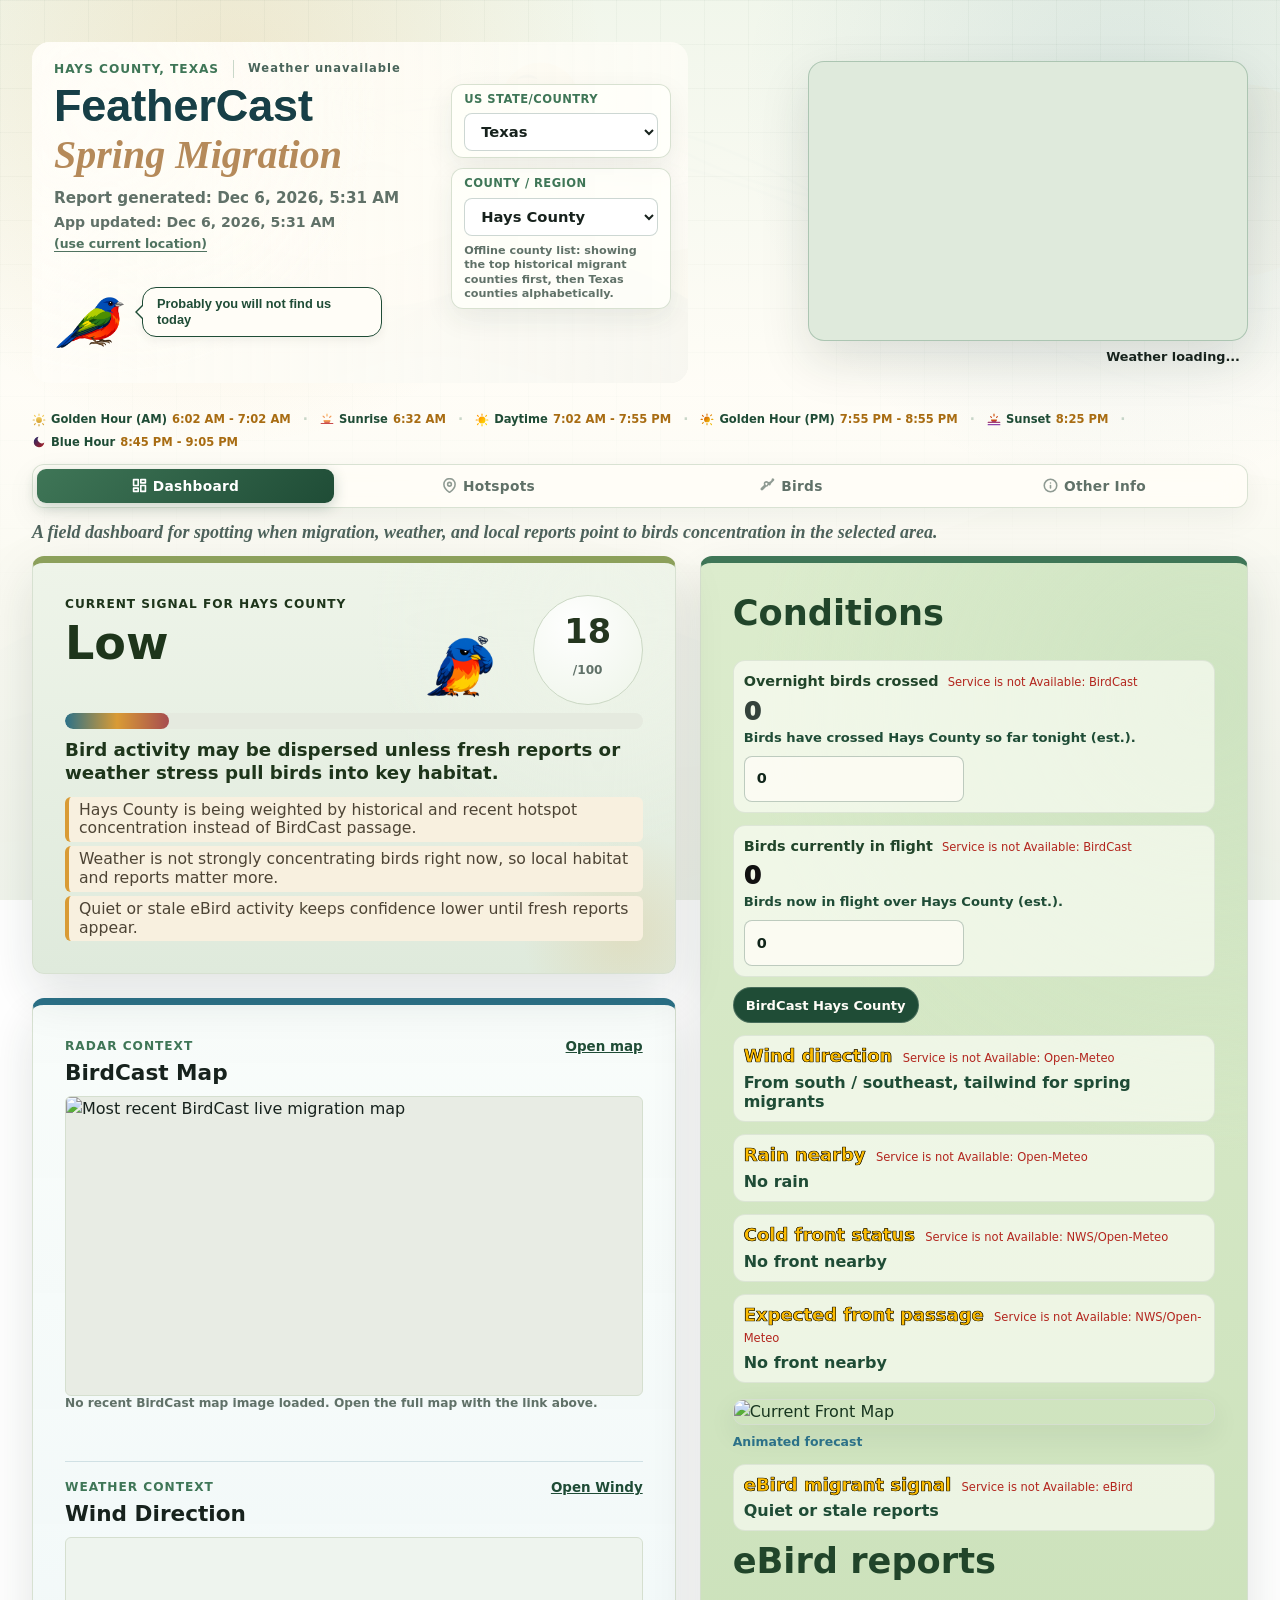
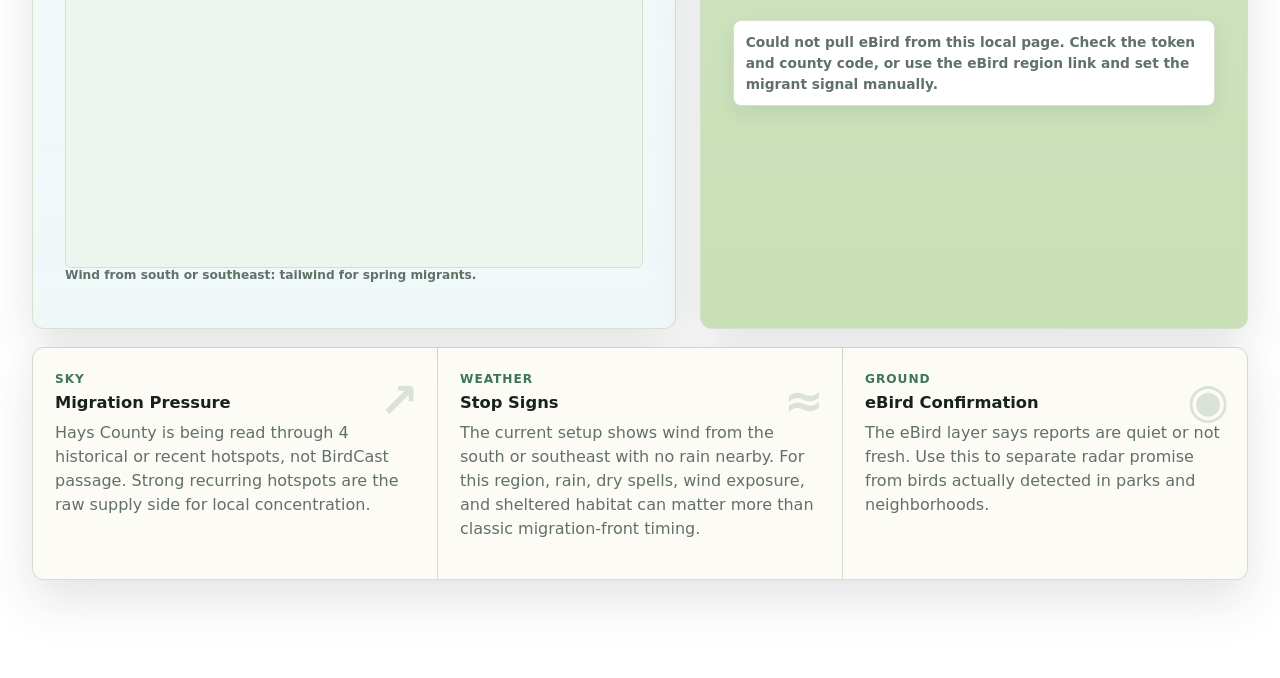
==== index.html @ 2cfadbea "Add files via upload" ====
<!doctype html>
<html lang="en">
  <head>
    <meta charset="utf-8" />
    <meta name="viewport" content="width=device-width, initial-scale=1" />
    <title>FeatherCast</title>
    <link rel="icon" type="image/png" href="assets/favicon.png" />
    <link rel="stylesheet" href="https://unpkg.com/leaflet@1.9.4/dist/leaflet.css" />
    <link rel="stylesheet" href="styles.css" />
    <script src="https://unpkg.com/leaflet@1.9.4/dist/leaflet.js" defer></script>
    <script src="app.js" defer></script>
  </head>
  <body>
    <header class="app-header">
      <div class="header-copy">
        <p class="eyebrow eyebrow-row">
          <span id="regionEyebrow">Choose a county or region</span>
          <a id="currentWeather" class="current-weather" href="#" target="_blank" rel="noreferrer">Weather loading...</a>
        </p>
        <span id="regionTitle" class="visually-hidden">County</span>
        <div class="title-map-row">
          <div class="title-copy">
            <h1>FeatherCast</h1>
            <p class="season-subtitle">Spring Migration</p>
            <p id="reportTimestamp" class="report-timestamp">Report time pending</p>
            <p id="appUpdatedTimestamp" class="app-updated-timestamp">App updated time pending</p>
            <button id="useCurrentLocation" class="current-location-button header-location-button" type="button">(use current location)</button>
            <div class="bird-speech-container">
              <a
                class="lede-bird-link header-bird-link"
                href="https://500px.com/p/josetron/galleries/bird-of-the-world"
                target="_blank"
                rel="noreferrer"
                aria-label="Open Bird of the World gallery"
              >
                <img src="assets/PaintedBfav.png" class="lede-bird-image header-bird-image" alt="Painted Bunting illustration" />
              </a>
              <div class="bird-speech-bubble" id="birdSpeechBubble">
                <span id="birdSpeechBubbleText">Probably you will not find us today</span>
              </div>
            </div>
          </div>
          <div class="header-select-group">
            <label class="header-select-label">
              <span class="header-field-title">US State/Country</span>
              <select id="stateSelect"></select>
            </label>
            <label class="header-select-label">
              <span class="header-field-title">County / region</span>
              <select id="regionSelect"></select>
              <span id="countyStatus" class="field-note">Loading counties...</span>
            </label>
          </div>
        </div>
      </div>
      <div class="header-visual">
        <a
          id="countyMiniMapLink"
          class="county-mini-map-link"
          href="https://www.google.com/search?q=weather+forecast"
          target="_blank"
          rel="noreferrer"
          aria-label="Open selected county weather forecast"
        >
          <div
            id="countyMiniMap"
            class="county-mini-map"
            title="Selected county weather map"
            role="img"
            aria-label="Selected county weather map"
          ></div>
          <span id="countyMiniMapLegend" class="county-mini-map-legend">Weather loading...</span>
        </a>
      </div>
    </header>
    <div class="header-bird-sun-group">
      <div class="sun-periods-inline" id="sunPeriodsInline">
        <svg width="0" height="0" style="position: absolute; overflow: hidden;" aria-hidden="true" xmlns="http://www.w3.org/2000/svg">
          <defs>
            <linearGradient id="grad-golden-hour-am" x1="0%" y1="100%" x2="0%" y2="0%">
              <stop offset="0%" stop-color="#d39e2e" />
              <stop offset="100%" stop-color="#f5d061" />
            </linearGradient>
            <linearGradient id="grad-sunrise" x1="0%" y1="100%" x2="0%" y2="0%">
              <stop offset="0%" stop-color="#c94b4b" />
              <stop offset="100%" stop-color="#ffb75e" />
            </linearGradient>
            <linearGradient id="grad-daytime" x1="0%" y1="0%" x2="100%" y2="100%">
              <stop offset="0%" stop-color="#ff8c00" />
              <stop offset="100%" stop-color="#ffdf00" />
            </linearGradient>
            <linearGradient id="grad-golden-hour-pm" x1="0%" y1="0%" x2="100%" y2="100%">
              <stop offset="0%" stop-color="#d35400" />
              <stop offset="100%" stop-color="#f1c40f" />
            </linearGradient>
            <linearGradient id="grad-sunset" x1="0%" y1="100%" x2="0%" y2="0%">
              <stop offset="0%" stop-color="#8e44ad" />
              <stop offset="50%" stop-color="#c0392b" />
              <stop offset="100%" stop-color="#d35400" />
            </linearGradient>
            <linearGradient id="grad-blue-hour" x1="0%" y1="0%" x2="100%" y2="100%">
              <stop offset="0%" stop-color="#1a2a6c" />
              <stop offset="100%" stop-color="#b21f1f" />
            </linearGradient>
          </defs>
        </svg>

        <span class="sun-period-item">
          <svg viewBox="0 0 24 24" class="sun-svg-icon icon-golden-hour-am" xmlns="http://www.w3.org/2000/svg">
            <circle cx="12" cy="12" r="5" fill="url(#grad-golden-hour-am)" stroke="none" />
            <path d="M12 2v2M12 20v2M4.22 4.22l1.42 1.42M18.36 18.36l1.42 1.42M2 12h2M20 12h2M4.22 19.78l1.42-1.42M18.36 5.64l1.42-1.42" stroke="url(#grad-golden-hour-am)" stroke-width="2" stroke-linecap="round" fill="none" />
          </svg>
          <span class="sun-label">Golden Hour (AM)</span>
          <span class="sun-time" id="time-golden-hour-am">6:02 AM - 7:02 AM</span>
        </span>
        <span class="sun-period-divider">·</span>
        <span class="sun-period-item">
          <svg viewBox="0 0 24 24" class="sun-svg-icon icon-sunrise" xmlns="http://www.w3.org/2000/svg">
            <path d="M12 18a6 6 0 0 0 6-6H6a6 6 0 0 0 6 6z" fill="url(#grad-sunrise)" stroke="none" />
            <path d="M12 2v3M5.22 5.22l2.12 2.12M18.78 5.22l-2.12 2.12M2 18h20" stroke="url(#grad-sunrise)" stroke-width="2" stroke-linecap="round" fill="none" />
          </svg>
          <span class="sun-label">Sunrise</span>
          <span class="sun-time" id="time-sunrise">6:32 AM</span>
        </span>
        <span class="sun-period-divider">·</span>
        <span class="sun-period-item">
          <svg viewBox="0 0 24 24" class="sun-svg-icon icon-daytime" xmlns="http://www.w3.org/2000/svg">
            <circle cx="12" cy="12" r="6" fill="url(#grad-daytime)" stroke="none" />
            <path d="M12 2v2M12 20v2M4.22 4.22l1.42 1.42M18.36 18.36l1.42 1.42M2 12h2M20 12h2M4.22 19.78l1.42-1.42M18.36 5.64l1.42-1.42" stroke="url(#grad-daytime)" stroke-width="2" stroke-linecap="round" fill="none" />
          </svg>
          <span class="sun-label">Daytime</span>
          <span class="sun-time" id="time-daytime">7:02 AM - 7:55 PM</span>
        </span>
        <span class="sun-period-divider">·</span>
        <span class="sun-period-item">
          <svg viewBox="0 0 24 24" class="sun-svg-icon icon-golden-hour-pm" xmlns="http://www.w3.org/2000/svg">
            <circle cx="12" cy="11" r="5" fill="url(#grad-golden-hour-pm)" stroke="none" />
            <path d="M12 2v2M12 18v2M4.22 4.22l1.42 1.42M18.36 18.36l1.42 1.42M2 11h2M20 11h2M4.22 17.78l1.42-1.42M18.36 4.64l1.42-1.42" stroke="url(#grad-golden-hour-pm)" stroke-width="2" stroke-linecap="round" fill="none" />
            <path d="M4 22h16" stroke="url(#grad-golden-hour-pm)" stroke-width="2" stroke-linecap="round" fill="none" />
          </svg>
          <span class="sun-label">Golden Hour (PM)</span>
          <span class="sun-time" id="time-golden-hour-pm">7:55 PM - 8:55 PM</span>
        </span>
        <span class="sun-period-divider">·</span>
        <span class="sun-period-item">
          <svg viewBox="0 0 24 24" class="sun-svg-icon icon-sunset" xmlns="http://www.w3.org/2000/svg">
            <path d="M12 16a5 5 0 0 0 5-5H7a5 5 0 0 0 5 5z" fill="url(#grad-sunset)" stroke="none" />
            <path d="M2 20h20M2 16h20M12 2v3M6.22 6.22l1.42 1.42M17.78 6.22l-1.42 1.42" stroke="url(#grad-sunset)" stroke-width="2" stroke-linecap="round" fill="none" />
          </svg>
          <span class="sun-label">Sunset</span>
          <span class="sun-time" id="time-sunset">8:25 PM</span>
        </span>
        <span class="sun-period-divider">·</span>
        <span class="sun-period-item">
          <svg viewBox="0 0 24 24" class="sun-svg-icon icon-blue-hour" xmlns="http://www.w3.org/2000/svg">
            <path d="M21 12.79A9 9 0 1 1 11.21 3 7 7 0 0 0 21 12.79z" fill="url(#grad-blue-hour)" stroke="none" />
          </svg>
          <span class="sun-label">Blue Hour</span>
          <span class="sun-time" id="time-blue-hour">8:45 PM - 9:05 PM</span>
        </span>
      </div>
    </div>

    <!-- TAB NAVIGATION -->
    <div class="tabs-container">
        <nav class="tabs-nav" role="tablist" aria-label="FeatherCast Tabs">
          <button class="tab-btn active" data-tab="dashboard" role="tab" aria-selected="true" aria-controls="tab-dashboard" id="tab-btn-dashboard">
            <svg class="tab-icon" viewBox="0 0 24 24" width="18" height="18" fill="none" stroke="currentColor" stroke-width="2.5" stroke-linecap="round" stroke-linejoin="round">
              <rect x="3" y="3" width="7" height="9"></rect>
              <rect x="14" y="3" width="7" height="5"></rect>
              <rect x="14" y="12" width="7" height="9"></rect>
              <rect x="3" y="16" width="7" height="5"></rect>
            </svg>
            Dashboard
          </button>
          <button class="tab-btn" data-tab="hotspots" role="tab" aria-selected="false" aria-controls="tab-hotspots" id="tab-btn-hotspots">
            <svg class="tab-icon" viewBox="0 0 24 24" width="18" height="18" fill="none" stroke="currentColor" stroke-width="2.5" stroke-linecap="round" stroke-linejoin="round">
              <path d="M21 10c0 7-9 13-9 13s-9-6-9-13a9 9 0 0 1 18 0z"></path>
              <circle cx="12" cy="10" r="3"></circle>
            </svg>
            Hotspots
          </button>
          <button class="tab-btn" data-tab="birds" role="tab" aria-selected="false" aria-controls="tab-birds" id="tab-btn-birds">
            <svg class="tab-icon" viewBox="0 0 24 24" width="18" height="18" fill="none" stroke="currentColor" stroke-width="2.5" stroke-linecap="round" stroke-linejoin="round">
              <path d="M20.38 3.46L16 7.83l-1.34-.66L13.3 8.5l2.23 2.23.66-1.34.66-1.34 4.38-4.38a1 1 0 0 0-1.42-1.42zM12.3 11.3a3 3 0 1 0-4.24 0l-5.65 5.66a1 1 0 0 0 1.42 1.42l5.65-5.66a3 3 0 0 0 2.82-1.42z"></path>
            </svg>
            Birds
          </button>
          <button class="tab-btn" data-tab="resources" role="tab" aria-selected="false" aria-controls="tab-resources" id="tab-btn-resources">
            <svg class="tab-icon" viewBox="0 0 24 24" width="18" height="18" fill="none" stroke="currentColor" stroke-width="2.5" stroke-linecap="round" stroke-linejoin="round">
              <circle cx="12" cy="12" r="10"></circle>
              <line x1="12" y1="16" x2="12" y2="12"></line>
              <line x1="12" y1="8" x2="12.01" y2="8"></line>
            </svg>
            Other Info
          </button>
        </nav>
      </div>

    <main>
      <!-- TAB 1: DASHBOARD -->
      <div id="tab-dashboard" class="tab-panel active" role="tabpanel" aria-labelledby="tab-btn-dashboard">
        <p class="lede-tabs dashboard-lede">
          A field dashboard for spotting when migration, weather, and local reports point to birds concentration in the selected area.
        </p>
        <section class="hero-grid" aria-label="Current fallout summary">
          <article class="risk-panel">
            <div class="risk-header-group">
              <div class="risk-topline">
                <div>
                  <p id="currentSignalLabel" class="section-label">Current Signal</p>
                  <h2 id="riskLabel">Calculating</h2>
                </div>
                <div class="risk-score" aria-label="Fallout score">
                  <span id="riskScore">0</span>
                  <small>/100</small>
                </div>
              </div>
              <img id="riskBird" class="risk-bird" src="assets/HAPPYBIRDFAV.png" alt="Signal bird" />
              <div class="meter" aria-hidden="true">
                <div id="meterFill" class="meter-fill"></div>
              </div>
            </div>
            <p id="riskSummary" class="risk-summary"></p>
            <div id="reasonList" class="reason-list"></div>
          </article>

          <article class="compact-map-panel">
            <div class="compact-map-heading">
              <div>
                <p class="section-label">Radar Context</p>
                <h2>BirdCast Map</h2>
              </div>
              <a href="https://birdcast.org/migration-tools/live-migration-maps/" target="_blank" rel="noreferrer">
                Open map
              </a>
            </div>
            <div class="compact-birdcast-frame">
              <img id="birdcastMapImage" class="compact-birdcast-map" alt="Most recent BirdCast live migration map" />
              <p id="birdcastMapStatus" class="field-note">Loading latest BirdCast map frame...</p>
            </div>
            <div class="compact-map-heading weather-map-heading">
              <div>
                <p class="section-label">Weather Context</p>
                <h2>Wind Direction</h2>
              </div>
              <a href="https://www.windy.com/?wind,37.996,-96.943,4" target="_blank" rel="noreferrer">
                Open Windy
              </a>
            </div>
            <div class="compact-birdcast-frame weather-map-frame">
              <iframe
                id="windMap"
                class="compact-weather-map windy-frame"
                title="Windy United States wind map"
                width="100%"
                height="560"
                loading="lazy"
                src="https://embed.windy.com/embed2.html?lat=38.5&lon=-97.5&zoom=4&level=surface&overlay=wind&product=ecmwf&calendar=now&metricWind=mph&metricTemp=%C2%B0F&type=map"
                frameborder="0"
              ></iframe>
              <p id="windMapStatus" class="field-note">Live Windy surface-wind map for current wind direction context.</p>
            </div>
          </article>

          <article class="control-panel">
            <div class="panel-heading">
              <h2>Conditions</h2>
            </div>
            <form id="signalForm" class="signal-form">
              <label id="manualCountyLabel" class="is-hidden">
                Manual county name
                <input id="manualCountyName" type="text" value="My County" />
              </label>
              <label id="manualCodeLabel" class="is-hidden">
                Advanced region code, optional
                <input id="manualRegionCode" type="text" placeholder="Usually not needed" />
                <span class="field-note">Use only when the county name cannot be matched automatically.</span>
              </label>
              <label id="manualStateLabel" class="is-hidden">
                State abbreviation
                <input id="manualStateAbbr" type="text" placeholder="Example: TX" maxlength="2" />
              </label>
              <label class="birdcast-stat">
                <span class="field-title field-title-plain">Overnight birds crossed <span id="birdsCrossedHint" class="label-hint">(Auto-filled from BirdCast)</span></span>
                <span class="birdcast-value-row">
                  <output id="birdsCrossedDisplay" class="birdcast-value">0</output>
                  <span id="birdsCrossedLevel" class="birdcast-level is-hidden"></span>
                </span>
                <span id="birdsCrossedCaption" class="birdcast-caption">Birds have crossed the selected county so far tonight (est.).</span>
                <input id="birdsCrossed" class="birdcast-manual-input is-hidden" type="number" min="0" step="50000" value="0" aria-label="Manual overnight birds crossed" />
              </label>
              <label class="birdcast-stat">
                <span class="field-title field-title-plain">Birds currently in flight <span id="birdsInFlightHint" class="label-hint">(Auto-filled from BirdCast)</span></span>
                <span class="birdcast-value-row">
                  <output id="birdsInFlightDisplay" class="birdcast-value in-flight-value">0</output>
                  <span id="birdsInFlightLevel" class="birdcast-level is-hidden"></span>
                </span>
                <span id="birdsInFlightCaption" class="birdcast-caption">Birds now in flight over the selected county (est.).</span>
                <input id="birdsInFlight" class="birdcast-manual-input is-hidden" type="number" min="0" step="10000" value="0" aria-label="Manual birds currently in flight" />
              </label>
              <a id="birdcastLink" class="source-link birdcast-input-link" href="https://dashboard.birdcast.org/" target="_blank" rel="noreferrer">
                BirdCast Region
              </a>
              <label class="birdcast-stat">
                <span class="field-title">Wind direction <span id="windAutoFillHint" class="label-hint">(Auto-filled from Open-Meteo)</span></span>
                <output id="windDirectionDisplay" class="status-value">From south / southeast, tailwind for spring migrants</output>
                <select id="windDirection" disabled>
                  <option value="north">From north / northeast, opposing spring migrants</option>
                  <option value="east">From east, crosswind</option>
                  <option value="south" selected>From south / southeast, tailwind for spring migrants</option>
                  <option value="west">From west, crosswind</option>
                </select>
              </label>
              <label class="birdcast-stat">
                <span class="field-title">Rain nearby <span id="rainAutoFillHint" class="label-hint">(Auto-filled from Open-Meteo)</span></span>
                <output id="rainDisplay" class="status-value">No rain</output>
                <select id="rain" disabled>
                  <option value="yes">Yes, light to moderate</option>
                  <option value="storms">Storms / heavy cells</option>
                  <option value="no" selected>No rain</option>
                </select>
              </label>
              <label class="birdcast-stat">
                <span class="field-title">Cold front status <span id="frontStatusAutoFillHint" class="label-hint">(Auto-filled from NWS/Open-Meteo)</span></span>
                <output id="frontStatusDisplay" class="status-value">No front nearby</output>
                <select id="frontStatus" disabled>
                  <option value="passing">Passing through now</option>
                  <option value="approaching">Approaching within 24 hours</option>
                  <option value="passed">Passed in the last 12 hours</option>
                  <option value="none" selected>No front nearby</option>
                </select>
              </label>
              <label class="birdcast-stat">
                <span class="field-title">Expected front passage <span id="frontPassageAutoFillHint" class="label-hint">(Auto-filled from NWS/Open-Meteo)</span></span>
                <output id="frontPassageDisplay" class="status-value">Not entered</output>
                <input id="frontPassage" class="visually-hidden" type="text" value="" placeholder="Optional timing, if a front is nearby" />
              </label>
              <span id="frontMapLinks" class="front-map-links">
                <img
                  id="frontMapLink"
                  class="current-front-map-image"
                  src="https://www.wpc.ncep.noaa.gov/noaa/noaad1.gif"
                  alt="Current Front Map"
                  loading="lazy"
                />
                <a
                  class="front-map-link"
                  href="https://www.wpc.ncep.noaa.gov/basicwx/day0-7loop.html?utm_source=chatgpt.com"
                  target="_blank"
                  rel="noreferrer"
                >
                  Animated forecast
                </a>
              </span>
              <label class="birdcast-stat">
                <span class="field-title">eBird migrant signal <span id="ebirdAutoFillHint" class="label-hint">(Auto-filled from eBird)</span></span>
                <output id="ebirdSignalDisplay" class="status-value">Quiet or stale reports</output>
                <select id="ebirdSignal" disabled>
                  <option value="spike">Checklist spike</option>
                  <option value="rare">Rare/flagged reports</option>
                  <option value="normal">Normal activity</option>
                  <option value="quiet" selected>Quiet or stale reports</option>
                </select>
              </label>
              <div class="panel-heading ebird-panel-heading">
                <h2>eBird reports</h2>
              </div>
              <div id="ebirdLiveSummary" class="live-summary">
                eBird live data has not been pulled yet. The API token is embedded for this local prototype.
              </div>
            </form>
          </article>
        </section>

        <section class="insight-band" aria-label="Primary insights">
          <article>
            <p class="section-label">Sky</p>
            <h3>Migration Pressure</h3>
            <p id="skyInsight"></p>
          </article>
          <article>
            <p class="section-label">Weather</p>
            <h3>Stop Signs</h3>
            <p id="weatherInsight"></p>
          </article>
          <article>
            <p class="section-label">Ground</p>
            <h3>eBird Confirmation</h3>
            <p id="groundInsight"></p>
          </article>
        </section>
      </div>

      <!-- TAB 2: HOTSPOTS -->
      <div id="tab-hotspots" class="tab-panel" role="tabpanel" aria-labelledby="tab-btn-hotspots">
        <section class="section-header">
          <div>
            <p class="section-label">Go Here First</p>
            <h2>Likely Concentration Hotspots</h2>
            <p id="hotspotHeadingMeta" class="section-meta"></p>
          </div>
          <p id="hotspotIntro">Ranked by water, riparian cover, migrant habitat, and current sample signals.</p>
        </section>

        <section id="hotspotGrid" class="hotspot-grid" aria-label="Ranked birding hotspots"></section>

        <section class="hotspot-search-panel" aria-label="Find nearby hotspots">
          <div class="hotspot-search-form">
            <label>
              <span class="field-title">Choose city</span>
              <select id="hotspotCitySelect">
                <option value="">Select a city</option>
              </select>
            </label>
            <label>
              <span class="field-title">Search hotspot by location (street)</span>
              <input id="hotspotLocationInput" type="text" placeholder="City or street inside the selected county" />
            </label>
            <div class="hotspot-search-actions">
              <button id="hotspotLocationSearch" type="button">Search</button>
              <button id="hotspotUseCurrentLocation" type="button">Use my current location</button>
              <button id="hotspotClearSearch" class="is-hidden" type="button">Clear</button>
            </div>
          </div>
          <p id="hotspotSearchStatus" class="field-note">Enter a city in the selected county or use your current location to show the closest 4 hotspots.</p>
        </section>

        <section id="hotspotSearchGrid" class="hotspot-grid hotspot-search-grid" aria-label="Nearby hotspot search results"></section>
        <button id="hotspotShowMore" class="hotspot-show-more is-hidden" type="button">Show more</button>
      </div>

      <!-- TAB 3: BIRDS -->
      <div id="tab-birds" class="tab-panel" role="tabpanel" aria-labelledby="tab-btn-birds">
        <section class="two-column">
          <article class="species-panel">
            <div class="panel-heading">
              <p class="section-label">Watch List</p>
              <h2>Migrant Signals <span id="speciesRegionTitle"></span></h2>
              <p id="speciesSourceNote" class="field-note">Fallback watch list shown until eBird reports are pulled.</p>
            </div>
            <div id="speciesList" class="species-list"></div>
          </article>

          <article class="rare-panel">
            <div class="panel-heading">
              <p class="section-label">eBird Review</p>
              <h2>Notable Species</h2>
              <p id="rareSpeciesNote" class="field-note">Pull eBird reports to load notable species from the last 7 days.</p>
            </div>
            <div id="rareSpeciesList" class="rare-species-list"></div>
          </article>

          <article class="notebook-panel">
            <div class="panel-heading">
              <p class="section-label">Local List</p>
              <h2>Non-Migrant Signals</h2>
              <p id="nonMigrantSourceNote" class="field-note">Recent observations of likely resident or non-migrant species from the latest eBird pull.</p>
            </div>
            <div id="nonMigrantList" class="species-list"></div>
          </article>
        </section>

        <section class="bird-finder-panel">
          <div class="panel-heading">
            <p class="section-label">Find A Bird</p>
            <h2>Looking for a Bird in your area?</h2>
            <p>Input the full or partial name here.</p>
          </div>
          <div class="bird-finder-form">
            <label>
              <span class="field-title">Bird name</span>
              <input id="birdSearchInput" type="text" placeholder="Example: warbler, bunting, oriole" />
            </label>
            <label id="birdMatchLabel" class="is-hidden">
              <span class="field-title">Choose the bird</span>
              <select id="birdMatchSelect"></select>
            </label>
          </div>
          <div class="bird-finder-results">
            <div id="birdFinderResult" class="bird-finder-result">
              Search a species to check recent county reports and seasonal history.
            </div>
            <div id="birdFinderNearby" class="bird-finder-nearby">
              Recent nearby sightings will appear after you choose a bird.
            </div>
          </div>
        </section>
      </div>

      <!-- TAB 4: RESOURCES & INFO -->
      <div id="tab-resources" class="tab-panel" role="tabpanel" aria-labelledby="tab-btn-resources">
        <section class="guide-section" aria-label="How to determine a bird fallout">
          <div class="guide-intro">
            <img class="guide-intro-birds" src="assets/Left%20birds%20illustration.png" alt="" aria-hidden="true" />
            <div class="guide-intro-copy">
              <p class="section-label">Field Method</p>
              <h2>How To Determine A Bird Fallout</h2>
              <p>
                A fallout is most likely when heavy migration meets a weather stop sign, then fresh ground reports confirm birds are landing instead of passing over.
              </p>
            </div>
            <img class="guide-intro-birds guide-intro-birds-right" src="assets/Right%20birds%20illustration.png" alt="" aria-hidden="true" />
          </div>
          <div class="guide-grid">
            <article>
              <span>1</span>
              <h3>Monitor Radar For The Wall</h3>
              <p>
                Watch BirdCast or radar for dense northbound movement that stalls near rain, storms, or a front. High birds-in-flight with slower crossing totals can mean birds are dropping locally.
              </p>
            </article>
            <article>
              <span>2</span>
              <h3>Identify Weather Stop Signs</h3>
              <p>
                Wind from the north or northeast, rain, storms, and cold-front passage can force migrants down. In many migration corridors, even light rain can turn a flyover night into a ground event.
              </p>
            </article>
            <article>
              <span>3</span>
              <h3>Check Ground-Level Spikes</h3>
              <p>
                Use eBird to look for checklist surges, rare reports, or unusual numbers of migrants at local hotspots, parks, water sources, and river corridors.
              </p>
            </article>
            <article>
              <span>4</span>
              <h3>Look For Field Cues</h3>
              <p>
                Tanagers, orioles, warblers, and vireos feeding at eye level, or several species crowding one tree or water source, are strong signs birds landed tired and hungry.
              </p>
            </article>
          </div>
          <div class="guide-cues">
            <h3>Fast Visual Cues</h3>
            <ul class="cue-list">
              <li>Tanagers, orioles, or warblers feeding lower than usual.</li>
              <li>Multiple migrant species sharing one oak, mulberry, or water source.</li>
              <li>Sudden activity after dawn following rain, north wind, or a front.</li>
              <li>Quiet sky but busy trees: a classic sign birds stopped instead of passing over.</li>
              <li>Birds working puddles, wet edges, or creek lines more heavily than usual.</li>
              <li>Mixed flocks moving slowly through sheltered understory instead of high canopy.</li>
              <li>Repeated arrivals at fruiting trees or feeders over a short morning window.</li>
            </ul>
          </div>
          <p class="timing-note">
            Peak timing varies by region and season. For spring migration in much of Texas, late April into mid-May is a useful watch window for fallout conditions.
          </p>
        </section>

        <div class="resources-grid">
          <section class="feedback-panel">
            <div class="panel-heading">
              <p class="section-label">Feedback</p>
            </div>
            <form id="feedbackForm" class="feedback-form">
              <label>
                <span class="field-title">Name</span>
                <input id="feedbackName" name="name" type="text" placeholder="Anonymous" />
              </label>
              <label>
                <span class="field-title">Email</span>
                <input id="feedbackEmail" name="email" type="email" placeholder="Optional" />
              </label>
              <label class="feedback-message-field">
                <span class="field-title">Your suggestion</span>
                <textarea id="feedbackMessage" name="message" rows="5" placeholder="How can this service be improved?" required></textarea>
              </label>
              <button id="feedbackSubmit" type="submit">Send feedback</button>
              <p id="feedbackStatus" class="feedback-status" aria-live="polite"></p>
            </form>
          </section>

          <section class="source-panel">
            <div>
              <p class="section-label">Next Data Connections</p>
              <h2>Designed For Live Sources</h2>
            </div>
            <div class="source-grid">
              <a id="ebirdRegionLink" href="https://ebird.org/explore" target="_blank" rel="noreferrer">eBird Region</a>
              <a id="ebirdHotspotsLink" href="https://ebird.org/hotspots" target="_blank" rel="noreferrer">eBird Hotspots</a>
              <a id="birdcastSourceLink" href="https://dashboard.birdcast.org/" target="_blank" rel="noreferrer">BirdCast Dashboard</a>
              <a id="weatherSourceLink" href="https://www.google.com/search?q=weather+forecast" target="_blank" rel="noreferrer">Weather Forecast</a>
            </div>
          </section>
        </div>
      </div>
    </main>
  </body>
</html>
---- styles.css ----
:root {
  color-scheme: light;
  --ink: #17221d;
  --muted: #607168;
  --soft: #eef4e9;
  --paper: #fffdf7;
  --line: #d5dfcf;
  --moss: #3f7657;
  --moss-dark: #1f4c36;
  --river: #2c7188;
  --sun: #d99b35;
  --berry: #a64d50;
  --leaf: #8ca05b;
  --shadow: 0 20px 50px rgba(25, 48, 38, 0.13);
  --soft-shadow: 0 10px 28px rgba(25, 48, 38, 0.08);
}

* {
  box-sizing: border-box;
}

body {
  margin: 0;
  background:
    radial-gradient(circle at 18% 8%, rgba(217, 155, 53, 0.16), transparent 28%),
    radial-gradient(circle at 88% 12%, rgba(44, 113, 136, 0.12), transparent 28%),
    linear-gradient(180deg, rgba(242, 247, 236, 0.94), rgba(255, 253, 247, 0.98) 44%, rgba(244, 247, 238, 0.98)),
    url("assets/hill-country-birdscape.svg");
  background-attachment: fixed;
  background-size: cover;
  color: var(--ink);
  font-family:
    "Aptos", "Segoe UI", Inter, ui-sans-serif, system-ui, -apple-system, BlinkMacSystemFont,
    sans-serif;
  line-height: 1.5;
}

body::before {
  content: "";
  position: fixed;
  inset: 0;
  pointer-events: none;
  background-image:
    linear-gradient(rgba(31, 76, 54, 0.035) 1px, transparent 1px),
    linear-gradient(90deg, rgba(31, 76, 54, 0.03) 1px, transparent 1px);
  background-size: 44px 44px;
  mask-image: linear-gradient(180deg, #000 0, transparent 72%);
}

a {
  color: inherit;
}

.visually-hidden {
  position: absolute;
  width: 1px;
  height: 1px;
  padding: 0;
  overflow: hidden;
  clip: rect(0, 0, 0, 0);
  white-space: nowrap;
  border: 0;
}

.app-header,
main {
  width: 95%;
  max-width: 1440px;
  margin: 0 auto;
}

.app-header {
  min-height: 260px;
  display: flex;
  align-items: center;
  justify-content: space-between;
  gap: 24px;
  padding: 42px 0 10px;
}

.app-header > div:first-child {
  max-width: 860px;
}

.header-copy {
  position: relative;
  overflow: hidden;
  padding: 18px 22px;
  border-radius: 18px;
  isolation: isolate;
}

.header-copy::before {
  content: "";
  position: absolute;
  inset: 0;
  z-index: -2;
  background:
    linear-gradient(90deg, rgba(255, 253, 247, 0.96), rgba(255, 253, 247, 0.82)),
    var(--region-photo, url("assets/hill-country-birdscape.svg"));
  background-size: cover;
  background-position: center;
  opacity: 0.52;
  filter: saturate(1.02) contrast(1.02);
}

.header-copy::after {
  content: "";
  position: absolute;
  inset: 0;
  z-index: -1;
  background:
    radial-gradient(circle at 12% 20%, rgba(255, 253, 247, 0.92), transparent 42%),
    linear-gradient(90deg, rgba(255, 253, 247, 0.9), rgba(255, 253, 247, 0.62));
}

.eyebrow,
.section-label {
  margin: 0 0 6px;
  color: var(--moss);
  font-size: 0.76rem;
  font-weight: 800;
  letter-spacing: 0.08em;
  text-transform: uppercase;
}

.eyebrow-row {
  display: flex;
  flex-wrap: wrap;
  align-items: center;
  gap: 8px 14px;
}

.current-weather {
  display: inline-flex;
  align-items: center;
  gap: 10px;
  padding-left: 14px;
  border-left: 1px solid rgba(63, 118, 87, 0.28);
  color: #49645a;
  font-size: 0.72rem;
  font-weight: 850;
  text-transform: none;
  text-decoration: none;
}

.current-weather:hover {
  text-decoration: underline;
}

.weather-current {
  color: #35574d;
}

.weather-forecast {
  padding-left: 10px;
  border-left: 1px solid rgba(63, 118, 87, 0.28);
  color: #6a7f75;
}

h1,
h2,
h3,
p {
  margin-top: 0;
}

h1 {
  margin-bottom: 14px;
  max-width: 690px;
  font-family:
    "Aptos Narrow", "Arial Narrow", "Roboto Condensed", "Segoe UI", sans-serif;
  font-size: 2.8rem;
  font-weight: 850;
  font-stretch: condensed;
  line-height: 0.96;
  letter-spacing: 0;
  text-wrap: balance;
  color: #173f47;
  background: linear-gradient(135deg, #173f47 0%, #236b59 48%, #9a5b24 100%);
  -webkit-background-clip: text;
  background-clip: text;
  text-shadow: 0 2px 0 rgba(255, 253, 247, 0.72);
}

.title-map-row {
  display: flex;
  align-items: flex-start;
  gap: 16px;
  margin-bottom: 10px;
}

.title-copy {
  min-width: 0;
  flex-shrink: 0;
}

.title-copy h1 {
  margin-bottom: 14px;
}

.county-mini-map-link {
  display: grid;
  gap: 5px;
  flex: 0 0 auto;
  color: inherit;
  text-decoration: none;
  position: relative;
}

.county-mini-map-link::before {
  content: "";
  position: absolute;
  top: 17%;
  left: 22%;
  width: 58%;
  aspect-ratio: 2.4 / 1;
  background: url("assets/Left birds illustration.png") center / contain no-repeat;
  pointer-events: none;
  z-index: 410;
}

.county-mini-map {
  position: relative;
  width: clamp(124px, 20vw, 190px);
  aspect-ratio: 4 / 3;
  overflow: hidden;
  border: 1px solid rgba(63, 118, 87, 0.22);
  border-radius: 8px;
  background: #dfeadc;
  box-shadow: var(--soft-shadow);
  cursor: pointer;
  pointer-events: none;
}

.county-mini-map-link:focus-visible .county-mini-map {
  outline: 3px solid rgba(121, 168, 107, 0.78);
  outline-offset: 3px;
}

.county-mini-map * {
  pointer-events: none;
}

.county-mini-map-legend {
  display: block;
  width: clamp(124px, 20vw, 190px);
  color: #10251a;
  font-size: 0.66rem;
  font-weight: 900;
  line-height: 1.18;
  white-space: normal;
  text-align: center;
}

.season-subtitle {
  margin: -6px 0 16px;
  color: #b58a5a;
  font-family:
    "Iowan Old Style", "Palatino Linotype", "Book Antiqua", Georgia, serif;
  font-size: 2.5rem;
  font-style: italic;
  font-weight: 600;
  line-height: 1;
}

h2 {
  margin-bottom: 10px;
  font-size: clamp(1.45rem, 3vw, 2.2rem);
  line-height: 1.05;
  letter-spacing: 0;
}

h3 {
  margin-bottom: 8px;
  font-size: 1.02rem;
  line-height: 1.15;
}

.lede {
  max-width: 680px;
  margin-top: 16px;
  padding-left: 18px;
  border-left: 4px solid rgba(217, 155, 53, 0.72);
  color: #4f645d;
  font-family:
    "Iowan Old Style", "Palatino Linotype", "Book Antiqua", Georgia, serif;
  font-size: 1.22rem;
  font-weight: 600;
  font-style: italic;
  line-height: 1.45;
}

.lede-container {
  display: flex;
  align-items: center;
  justify-content: center;
  gap: 12px;
  margin: -6px auto 10px;
  width: 95%;
  max-width: 1440px;
  position: relative;
}

.lede-bird-image {
  width: 72px;
  height: auto;
  flex-shrink: 0;
  margin-bottom: -15px;
  position: relative;
  z-index: 1000;
}

.lede-bird-link {
  display: inline-flex;
  flex-shrink: 0;
  line-height: 0;
}

.lede-bird-link:focus-visible {
  outline: 3px solid #fbbc04;
  outline-offset: 5px;
  border-radius: 999px;
}

.bird-speech-container {
  display: inline-flex;
  align-items: center;
  gap: 16px;
  margin: 12px 0 4px;
}

.header-bird-link {
  width: fit-content;
  position: relative;
  top: 13px; /* Offset bird lower to align beak with speech bubble pointer */
}

.header-bird-image {
  display: block;
  margin-bottom: 0;
}

/* Comic speech bubble styling */
.bird-speech-bubble {
  position: relative;
  background: var(--paper);
  border: 1.5px solid var(--moss-dark);
  border-radius: 14px;
  padding: 8px 14px;
  max-width: 240px;
  box-shadow: 0 4px 10px rgba(0, 0, 0, 0.05);
  font-family: "Outfit", "Segoe UI", sans-serif;
  font-size: 0.8rem;
  font-weight: 750;
  line-height: 1.25;
  color: var(--moss-dark);
  animation: bubblePop 0.3s cubic-bezier(0.175, 0.885, 0.32, 1.275) forwards;
}

@keyframes bubblePop {
  from {
    opacity: 0;
    transform: scale(0.8) translateX(-10px);
  }
  to {
    opacity: 1;
    transform: scale(1) translateX(0);
  }
}

/* Speech bubble pointer pointing left */
.bird-speech-bubble::before {
  content: "";
  position: absolute;
  left: -8px;
  top: 50%;
  transform: translateY(-50%);
  border-width: 8px 8px 8px 0;
  border-style: solid;
  border-color: transparent var(--moss-dark) transparent transparent;
  z-index: 1;
}

.bird-speech-bubble::after {
  content: "";
  position: absolute;
  left: -6.5px;
  top: 50%;
  transform: translateY(-50%);
  border-width: 7px 7px 7px 0;
  border-style: solid;
  border-color: transparent var(--paper) transparent transparent;
  z-index: 2;
}

.header-bird-sun-group {
  width: 95%;
  max-width: 1440px;
  margin: 18px auto 14px;
  display: flex;
  align-items: center;
  gap: 20px;
  flex-wrap: wrap;
  box-sizing: border-box;
}

.sun-periods-inline {
  display: inline-flex;
  align-items: center;
  flex-wrap: wrap;
  gap: 6px 12px;
  color: #49645a;
  font-size: 0.72rem;
  line-height: 1.3;
}

.sun-period-item {
  display: inline-flex;
  align-items: center;
  gap: 5px;
}

.sun-svg-icon {
  width: 14px;
  height: 14px;
  vertical-align: middle;
  display: inline-block;
  flex-shrink: 0;
}

.sun-label {
  font-weight: 700;
  color: var(--moss-dark);
}

.sun-time {
  font-weight: 900;
  color: #a86c12;
}

.sun-period-divider {
  color: rgba(63, 118, 87, 0.28);
  font-weight: 900;
  font-size: 0.85rem;
}

@media (max-width: 560px) {
  .header-bird-sun-group {
    width: min(100% - 20px, 1180px);
    margin: 12px auto 10px;
    gap: 12px;
  }
  .sun-periods-inline {
    margin-top: 4px;
  }
  .bird-speech-container {
    display: inline-flex;
    flex-direction: row;
    align-items: center;
    gap: 12px;
    margin: 12px 0 8px;
  }
  .bird-speech-bubble {
    max-width: 200px;
  }
}

.lede-tabs {
  margin: 0 0 12px; /* Left aligned by default */
  padding: 0;
  color: #4f645d;
  font-family:
    "Iowan Old Style", "Palatino Linotype", "Book Antiqua", Georgia, serif;
  font-size: 1.125rem;
  font-weight: 600;
  font-style: italic;
  line-height: 1.35;
  white-space: normal;
}

.dashboard-lede {
  max-width: 100%;
  text-align: left;
}

@media (max-width: 990px) {
  .lede-tabs {
    font-size: 1.05rem;
  }
}

@media (max-width: 560px) {
  .lede-container {
    flex-direction: column;
    gap: 6px;
    margin: 6px auto 12px;
  }
  .lede-bird-image {
    width: 54px;
    margin-bottom: 0;
  }
  .lede-tabs {
    text-align: center;
  }
}

.header-visual {
  width: min(46vw, 540px);
  min-width: 340px;
  display: grid;
  gap: 12px;
  justify-items: end;
}

.header-visual img {
  width: 100%;
  aspect-ratio: 16 / 10;
  object-fit: contain;
  object-position: center;
  border: 0;
  border-radius: 0;
  background: transparent;
  box-shadow: none;
}

.version-badge {
  display: inline-flex;
  margin: 0 0 14px;
  padding: 6px 10px;
  border: 1px solid var(--line);
  border-radius: 999px;
  background: rgba(255, 253, 248, 0.86);
  color: var(--moss-dark);
  font-size: 0.82rem;
  font-weight: 900;
}

.report-timestamp {
  margin: -4px 0 2px;
  color: var(--muted);
  font-size: 0.95rem;
  font-weight: 800;
}

.app-updated-timestamp {
  margin: 0 0 4px;
  color: var(--muted);
  font-size: 0.88rem;
  font-weight: 700;
}

.source-link {
  display: inline-flex;
  align-items: center;
  justify-content: center;
  min-height: 44px;
  padding: 0 18px;
  border: 1px solid rgba(31, 76, 54, 0.28);
  border-radius: 999px;
  background: rgba(255, 253, 248, 0.82);
  font-weight: 800;
  text-decoration: none;
  white-space: nowrap;
  box-shadow: var(--soft-shadow);
}

.birdcast-input-link {
  width: fit-content;
  min-height: 36px;
  margin-top: -2px;
  padding: 0 12px;
  border-color: rgba(255, 255, 255, 0.18);
  background: #1f4c36;
  color: #fffdf7;
  font-size: 0.82rem;
  font-weight: 850;
  box-shadow: none;
}

.source-link:hover,
.source-grid a:hover {
  background: var(--moss);
  color: white;
}

main {
  padding: 0 0 64px;
}

.hero-grid,
.two-column {
  display: grid;
  grid-template-columns: minmax(0, 1.08fr) minmax(320px, 0.92fr);
  gap: 18px;
}

.two-column {
  grid-template-columns: repeat(3, minmax(0, 1fr));
}

@media (max-width: 1100px) and (min-width: 769px) {
  .two-column {
    grid-template-columns: repeat(2, minmax(0, 1fr));
  }
  .two-column > *:last-child {
    grid-column: span 2;
  }
}

.control-panel {
  grid-column: 2;
  grid-row: 1 / span 2;
}

.risk-panel,
.compact-map-panel,
.control-panel,
.hotspot-card,
.species-panel,
.rare-panel,
.notebook-panel,
.bird-finder-panel,
.source-panel,
.feedback-panel {
  border: 1px solid rgba(213, 223, 207, 0.92);
  border-radius: 12px;
  background:
    linear-gradient(180deg, rgba(255, 253, 247, 0.98), rgba(250, 249, 241, 0.95));
  box-shadow: var(--shadow);
}

.risk-panel,
.compact-map-panel,
.control-panel,
.species-panel,
.rare-panel,
.notebook-panel,
.bird-finder-panel,
.source-panel,
.feedback-panel {
  padding: 24px;
}

.bird-finder-panel {
  display: grid;
  gap: 6px;
  padding: 12px 24px;
  border-top: 7px solid #2d728f;
  background:
    radial-gradient(circle at 90% 0, rgba(203, 232, 243, 0.72), transparent 35%),
    linear-gradient(180deg, #eef8fb 0%, #e2f1f6 100%);
}

.hotspot-search-panel {
  display: grid;
  gap: 8px;
  margin-bottom: 12px;
  padding: 14px 18px;
  border: 1px solid rgba(213, 223, 207, 0.92);
  border-radius: 12px;
  background: linear-gradient(180deg, rgba(255, 253, 247, 0.96), rgba(246, 250, 242, 0.92));
  box-shadow: var(--soft-shadow);
}

.hotspot-search-form {
  display: grid;
  grid-template-columns: minmax(180px, 0.7fr) minmax(240px, 1fr) auto;
  gap: 12px;
  align-items: end;
}

.hotspot-search-actions {
  display: flex;
  flex-wrap: wrap;
  gap: 8px;
  align-items: center;
}

.hotspot-search-actions button {
  min-height: 42px;
  padding: 8px 12px;
  border: 1px solid rgba(31, 76, 54, 0.16);
  border-radius: 10px;
  background: #edf4e8;
  color: var(--moss-dark);
  font: inherit;
  font-size: 0.86rem;
  font-weight: 900;
  cursor: pointer;
}

.hotspot-search-actions button:hover,
.hotspot-search-actions button:focus-visible {
  background: #dfead9;
}

.hotspot-search-actions button:disabled {
  cursor: wait;
  opacity: 0.55;
}

.hotspot-show-more {
  min-height: 42px;
  justify-self: center;
  margin: -2px 0 18px;
  padding: 8px 16px;
  border: 1px solid rgba(31, 76, 54, 0.16);
  border-radius: 10px;
  background: #edf4e8;
  color: var(--moss-dark);
  font: inherit;
  font-size: 0.86rem;
  font-weight: 900;
  cursor: pointer;
}

.hotspot-show-more:hover,
.hotspot-show-more:focus-visible {
  background: #dfead9;
}

.bird-finder-form {
  display: grid;
  grid-template-columns: minmax(220px, 0.75fr) minmax(220px, 0.8fr);
  gap: 12px;
}

.bird-finder-result {
  min-height: 0;
  color: var(--moss-dark);
  font-weight: 650;
}

.bird-finder-results {
  display: grid;
  grid-template-columns: minmax(280px, 1fr) minmax(260px, 0.92fr);
  gap: 14px;
  align-items: stretch;
}

.bird-finder-result,
.bird-finder-nearby {
  min-height: 110px;
  padding: 12px 14px;
  border: 1px solid rgba(31, 76, 54, 0.12);
  border-radius: 10px;
  background: rgba(255, 253, 247, 0.74);
}

.bird-finder-nearby {
  color: var(--moss-dark);
  font-size: 0.86rem;
  font-weight: 650;
}

.bird-finder-result.is-searching {
  color: #b3261e;
  animation: bird-finder-pulse 0.9s ease-in-out infinite;
}

.bird-finder-nearby.is-searching {
  color: #b3261e;
  animation: bird-finder-pulse 0.9s ease-in-out infinite;
}

@keyframes bird-finder-pulse {
  0%,
  100% {
    opacity: 1;
  }

  50% {
    opacity: 0.35;
  }
}

.feedback-panel {
  display: grid;
  gap: 8px;
  margin-top: 18px;
  padding: 14px 18px;
  border-top: 7px solid #8b5e34;
  background: #8b5e34;
  color: #fff7e7;
}

.feedback-panel .section-label {
  color: #fff0c8;
  font-size: 0.95rem;
}

.feedback-form {
  display: grid;
  grid-template-columns: minmax(150px, 0.42fr) minmax(150px, 0.42fr) auto;
  align-items: start;
  gap: 10px;
}

.feedback-form label {
  display: grid;
  gap: 6px;
}

.feedback-form textarea {
  min-height: 124px;
  resize: vertical;
}

.feedback-message-field {
  grid-column: 1 / 3;
}

.feedback-form button {
  align-self: end;
  justify-self: start;
  border: 0;
  border-radius: 999px;
  padding: 12px 18px;
  background: #214d3d;
  color: #fffdf7;
  font-weight: 700;
  cursor: pointer;
}

.feedback-form button:disabled {
  cursor: wait;
  opacity: 0.72;
}

.feedback-status {
  grid-column: 1 / -1;
  min-height: 1.2em;
  margin: 0;
  color: #fff0c8;
  font-weight: 650;
}

.bird-finder-card {
  display: grid;
  grid-template-columns: 58px 1fr;
  align-items: center;
  gap: 12px;
}

.bird-finder-photo {
  display: grid;
  width: 58px;
  height: 58px;
  overflow: hidden;
  place-items: center;
  border-radius: 50%;
  background: rgba(255, 255, 250, 0.82);
}

.bird-finder-photo img {
  width: 100%;
  height: 100%;
  object-fit: cover;
}

.bird-finder-card h3,
.bird-finder-card p {
  margin: 0;
}

.bird-finder-card h3 {
  margin-bottom: 4px;
}

.bird-finder-card h3 a {
  color: var(--ink);
}

.bird-finder-nearby h3 {
  margin: 0 0 8px;
  color: var(--ink);
  font-size: 1rem;
}

.nearby-sighting-list {
  display: grid;
  gap: 8px;
  margin: 0;
  padding: 0;
  list-style: none;
}

.nearby-sighting-list li {
  display: grid;
  gap: 2px;
  padding-bottom: 8px;
  border-bottom: 1px solid rgba(31, 76, 54, 0.1);
}

.nearby-sighting-list li:last-child {
  padding-bottom: 0;
  border-bottom: 0;
}

.nearby-sighting-list a {
  color: var(--lagoon);
  font-weight: 900;
}

.nearby-sighting-meta {
  color: var(--muted);
  font-size: 0.78rem;
  line-height: 1.25;
}

.species-status {
  display: inline-block;
  margin-left: 8px;
  padding: 2px 7px;
  border-radius: 999px;
  color: #fff8dd;
  background: #285447;
  font-size: 0.72rem;
  font-weight: 800;
  vertical-align: middle;
}

.bird-finder-panel .panel-heading p:last-child {
  font-size: 0.86rem;
}

.bird-finder-panel input {
  min-height: 0;
  padding-block: 10px;
}

.front-map-links {
  display: flex;
  flex-direction: column;
  gap: 8px;
  align-items: flex-start;
  margin-top: 4px;
  width: 100%;
}

.current-front-map-image {
  width: 100%;
  height: auto;
  border: 1px solid var(--line);
  border-radius: 10px;
  box-shadow: var(--soft-shadow);
  display: block;
}

.front-map-link {
  justify-self: start;
  color: #2c7188;
  font-size: 0.78rem;
  font-weight: 800;
  text-decoration: none;
}

.front-map-link:hover {
  text-decoration: underline;
}

.bird-finder-card p a {
  color: var(--lagoon);
  font-weight: 800;
}

.risk-panel {
  border-top: 7px solid var(--sun);
  background:
    radial-gradient(circle at 88% 14%, rgba(255, 243, 196, 0.86), transparent 34%),
    linear-gradient(180deg, #fff3c6 0%, #ffe7a6 100%);
  color: #46370f;
  transition: all 0.38s ease; /* Smooth transition when risk level updates */
}

/* State-specific color intensity adjustments */

/* Low Signal - pastoral soft green, low intensity */
.risk-panel.is-low {
  border-top-color: #8ca05b; /* var(--leaf) */
  background:
    radial-gradient(circle at 88% 14%, rgba(238, 244, 233, 0.9), transparent 34%),
    linear-gradient(180deg, #eef4e9 0%, #dfeadc 100%);
  color: #24361f;
}
.risk-panel.is-low .section-label,
.risk-panel.is-low h2,
.risk-panel.is-low .risk-summary {
  color: #1e351b;
}
.risk-panel.is-low .risk-score {
  border-color: #cbd8c4;
  background: radial-gradient(circle at 38% 28%, #ffffff, #edf4e8);
  color: #24361f;
  transition: all 0.38s ease;
}

/* Medium Signal - original warm amber / golden yellow */
.risk-panel.is-medium {
  border-top-color: var(--sun);
  background:
    radial-gradient(circle at 88% 14%, rgba(255, 243, 196, 0.86), transparent 34%),
    linear-gradient(180deg, #fff3c6 0%, #ffe7a6 100%);
  color: #46370f;
}
.risk-panel.is-medium .section-label,
.risk-panel.is-medium h2,
.risk-panel.is-medium .risk-summary {
  color: #513e11;
}
.risk-panel.is-medium .risk-score {
  border-color: #e5cc99;
  background: radial-gradient(circle at 38% 28%, #ffffff, #fff2cc);
  color: #46370f;
  transition: all 0.38s ease;
}

/* High Signal - vibrant intense orange */
.risk-panel.is-high {
  border-top-color: #e06c3a;
  background:
    radial-gradient(circle at 88% 14%, rgba(255, 226, 204, 0.86), transparent 34%),
    linear-gradient(180deg, #ffe2cc 0%, #ffccaa 100%);
  color: #59250b;
}
.risk-panel.is-high .section-label,
.risk-panel.is-high h2,
.risk-panel.is-high .risk-summary {
  color: #662000;
}
.risk-panel.is-high .risk-score {
  border-color: #f7bfa6;
  background: radial-gradient(circle at 38% 28%, #ffffff, #ffe5d4);
  color: #59250b;
  transition: all 0.38s ease;
}

/* Extreme Signal - deep, highly intense warning crimson red */
.risk-panel.is-extreme {
  border-top-color: var(--berry);
  background:
    radial-gradient(circle at 88% 14%, rgba(255, 214, 216, 0.86), transparent 34%),
    linear-gradient(180deg, #ffd6d8 0%, #fcaeb2 100%);
  color: #5c181b;
}
.risk-panel.is-extreme .section-label,
.risk-panel.is-extreme h2,
.risk-panel.is-extreme .risk-summary {
  color: #6e1114;
}
.risk-panel.is-extreme .risk-score {
  border-color: #f7a6a9;
  background: radial-gradient(circle at 38% 28%, #ffffff, #ffd6d8);
  color: #5c181b;
  transition: all 0.38s ease;
}

.control-panel {
  border-top: 7px solid var(--moss);
  background:
    radial-gradient(circle at 92% 10%, rgba(202, 225, 190, 0.74), transparent 34%),
    linear-gradient(180deg, #dceccd 0%, #c8dfb7 100%);
  color: #17351f;
}

.compact-map-panel {
  border-top: 7px solid var(--river);
  background:
    linear-gradient(180deg, rgba(248, 252, 250, 0.98), rgba(239, 247, 248, 0.95));
}

.species-panel {
  border-top: 7px solid #d88c2a;
  background:
    radial-gradient(circle at 88% 14%, rgba(255, 233, 180, 0.78), transparent 36%),
    linear-gradient(180deg, #ffe0a6 0%, #f6bf67 100%);
  color: #4d2f13;
}

.rare-panel {
  border-top: 7px solid var(--river);
  background:
    radial-gradient(circle at 86% 14%, rgba(148, 184, 209, 0.34), transparent 34%),
    linear-gradient(180deg, #dceef2 0%, #c8dfe6 100%);
}

.notebook-panel {
  border-top: 7px solid var(--leaf);
  background:
    radial-gradient(circle at 90% 16%, rgba(222, 237, 185, 0.78), transparent 36%),
    linear-gradient(180deg, #dcebc7 0%, #bdd598 100%);
  color: #24361f;
}

.risk-panel {
  min-height: 240px;
  display: flex;
  flex-direction: column;
  justify-content: flex-start;
  gap: 8px;
  position: relative;
  overflow: hidden;
}

.risk-header-group {
  position: relative;
  display: flex;
  flex-direction: column;
  gap: 8px;
}

.risk-bird {
  position: absolute;
  bottom: 16px; /* Stands directly on top of the meter bar */
  right: 135px; /* Positioned to the left of the score circle on desktop */
  width: 90px;
  height: auto;
  z-index: 10;
  pointer-events: none;
  transition: all 0.3s ease;
}

@media (max-width: 560px) {
  .risk-bird {
    right: 16px; /* Move to the right side since the score circle is on the left on mobile */
    width: 75px;
  }
}

.risk-panel .section-label,
.risk-panel h2,
.risk-panel .risk-summary {
  color: #184f33;
}

.risk-panel::after {
  content: "";
  position: absolute;
  right: -60px;
  bottom: -70px;
  width: 220px;
  height: 220px;
  border-radius: 50%;
  background: radial-gradient(circle, rgba(217, 155, 53, 0.16), transparent 66%);
}

.control-panel .section-label,
.control-panel h2,
.control-panel label,
.control-panel small,
.control-panel .api-status {
  color: #21452a;
}

.control-panel input,
.control-panel select {
  border-color: rgba(31, 76, 54, 0.28);
  background: rgba(255, 253, 247, 0.72);
  color: #10251a;
}

.control-panel select:disabled {
  border-color: rgba(31, 76, 54, 0.18);
  background: rgba(233, 239, 229, 0.86);
  color: rgba(16, 37, 26, 0.72);
  cursor: default;
  opacity: 1;
}

#stateSelect {
  font-weight: 900;
}

#stateSelect option {
  font-weight: 900;
  color: var(--ink);
}

#stateSelect optgroup {
  color: var(--berry); /* different color for "Countries" title */
  font-weight: 800;
  font-style: normal;
  background-color: var(--paper);
}

#stateSelect optgroup option {
  color: var(--river); /* different color for the countries per se */
  font-weight: 900;
  background-color: var(--paper);
}

.label-hint {
  display: inline;
  margin-left: 4px;
  color: #79a86b;
  font-size: 0.72rem;
  font-weight: 500;
  line-height: 1.1;
  text-transform: none;
}

.field-title .label-hint {
  color: #79a86b;
  font-size: 0.72rem;
  font-weight: 500;
  line-height: 1.1;
  -webkit-text-stroke: 0;
  text-shadow: none;
}

.label-hint.birdcast-unavailable {
  color: #b3261e;
  font-weight: 500;
}

.label-hint.service-unavailable {
  color: #b3261e;
  font-weight: 500;
}

.species-panel .section-label,
.species-panel h2,
.species-panel h3,
.species-panel p {
  color: #5a3516;
}

.notebook-panel .section-label,
.notebook-panel h2,
.notebook-panel .cue-list {
  color: #24361f;
}

.rare-panel .section-label,
.rare-panel h2,
.rare-panel p {
  color: #1d4851;
}

.rare-species-list {
  display: grid;
  gap: 5px;
}

.species-list.local-migrant-photo-list {
  display: flex;
  flex-wrap: wrap;
  align-items: flex-start;
  gap: 5px 7px;
}

.notebook-panel .species-list.local-migrant-photo-list {
  gap: 5px 7px;
}

.local-migrant-row {
  flex: 0 0 100%;
}

.local-migrant-row.is-compact {
  flex: 0 0 auto;
}

.species-list.local-migrant-photo-list .rare-species-art {
  display: inline-flex;
  align-items: center;
  justify-content: center;
  width: 28px;
  height: 26px;
  padding: 0;
  border-radius: 0;
  background: transparent;
  box-shadow: none;
}

.species-list.local-migrant-photo-list .rare-species-art img {
  width: 26px;
  height: 26px;
  border-radius: 50%;
  object-fit: cover;
}

.species-list.local-migrant-photo-list a.rare-species-art:hover {
  transform: none;
  box-shadow: none;
}

.hotspot-migrant-photo-list {
  max-width: 420px;
  margin-top: 8px;
}

.rare-species-row {
  display: grid;
  grid-template-columns: 28px auto;
  align-items: center;
  justify-self: start;
  width: fit-content;
  max-width: 100%;
  gap: 5px;
  min-height: 28px;
  padding: 1px 7px 1px 1px;
  border-radius: 999px;
  background: rgba(255, 253, 247, 0.76);
}

.rare-species-art {
  display: inline-flex;
  align-items: center;
  width: 28px;
  height: 26px;
  justify-content: center;
  padding: 0;
  background: transparent;
  box-shadow: none;
  overflow: hidden;
}

.rare-species-art::before {
  margin: 0;
}

.rare-species-art:has(img)::before {
  display: none;
}

.rare-species-art:has(.species-photo-fallback)::before {
  display: none;
}

.rare-species-art img {
  width: 26px;
  height: 26px;
  border-radius: 50%;
  object-fit: cover;
}

.species-photo-fallback {
  display: inline-grid;
  width: 26px;
  height: 26px;
  place-items: center;
  border-radius: 50%;
  background: #e6efe1;
  color: #1f4c36;
  font-size: 0.58rem;
  font-weight: 900;
  line-height: 1;
}

.rare-species-row .bird-generic::before {
  --bird-body: #9a7a56;
  --bird-wing: #66513d;
  --bird-belly: #c9ad82;
}

.rare-species-name {
  color: #1d4851;
  font-size: 0.74rem;
  font-weight: 850;
  line-height: 1.1;
  text-decoration: none;
}

.rare-species-name:hover {
  text-decoration: underline;
}

.compact-map-panel {
  min-height: 230px;
}

.compact-map-heading {
  display: flex;
  align-items: flex-start;
  justify-content: space-between;
  gap: 12px;
  margin-bottom: 12px;
}

.compact-map-heading h2 {
  margin-bottom: 0;
  font-size: 1.35rem;
}

.compact-map-heading a {
  color: var(--moss-dark);
  font-size: 0.84rem;
  font-weight: 900;
  white-space: nowrap;
}

.compact-birdcast-frame {
  min-height: 347px;
}

.weather-map-heading {
  margin-top: 18px;
  padding-top: 16px;
  border-top: 1px solid rgba(44, 113, 136, 0.18);
}

.weather-map-frame {
  min-height: 317px;
}

.compact-birdcast-map,
.compact-weather-map {
  width: 100%;
  border: 1px solid var(--line);
  border-radius: 6px;
  background: #e8ece4;
  object-fit: contain;
  display: block;
}

.compact-birdcast-map {
  min-height: 300px;
  max-height: 363px;
}

.compact-weather-map {
  min-height: 274px;
  max-height: 331px;
  background: #f5f7f2;
  height: 331px;
  overflow: hidden;
}

.windy-frame {
  border: 1px solid var(--line);
  background: #eef4ee;
}

.windy-frame {
  border: 1px solid var(--line);
  background: #eef4ee;
}

.wind-map {
  position: relative;
  min-height: 230px;
  display: block;
  background:
    radial-gradient(circle at 22% 72%, rgba(63, 118, 87, 0.34), transparent 18%),
    radial-gradient(circle at 52% 48%, rgba(140, 160, 91, 0.26), transparent 16%),
    radial-gradient(circle at 78% 64%, rgba(44, 113, 136, 0.24), transparent 18%),
    linear-gradient(180deg, #dff1f2 0%, #f6f1d8 100%);
}

.wind-map::before {
  content: "";
  position: absolute;
  inset: 34px 56px 40px;
  border-radius: 42% 58% 48% 52%;
  background:
    linear-gradient(135deg, rgba(63, 118, 87, 0.28), rgba(63, 118, 87, 0.08)),
    radial-gradient(circle at 72% 66%, rgba(44, 113, 136, 0.16), transparent 18%);
  clip-path: polygon(4% 49%, 11% 41%, 18% 34%, 28% 35%, 34% 31%, 40% 23%, 49% 25%, 57% 29%, 67% 31%, 79% 38%, 92% 46%, 84% 58%, 72% 61%, 63% 64%, 53% 58%, 45% 62%, 38% 71%, 29% 68%, 20% 61%, 12% 58%);
}

.wind-map-title,
.wind-city,
.wind-arrow,
.front-line {
  position: absolute;
}

.wind-map-title {
  left: 14px;
  top: 12px;
  color: #1f4c36;
  font-size: 0.78rem;
  font-weight: 900;
  letter-spacing: 0.06em;
  text-transform: uppercase;
}

.wind-arrow {
  left: 50%;
  top: 54%;
  width: 118px;
  height: 118px;
  display: grid;
  place-items: center;
  border: 2px solid rgba(31, 76, 54, 0.2);
  border-radius: 50%;
  background: rgba(255, 253, 247, 0.76);
  color: #1f6a78;
  font-size: 5rem;
  font-weight: 900;
  line-height: 1;
  transform: translate(-50%, -50%) rotate(var(--wind-rotation, 0deg));
  box-shadow: 0 14px 28px rgba(25, 48, 38, 0.13);
}

.front-line {
  left: 28%;
  top: 31%;
  width: 52%;
  height: 56%;
  border-left: 5px solid #2c7188;
  border-radius: 48%;
  transform: rotate(-24deg);
}

.front-line::after {
  content: "Front nearby";
  position: absolute;
  left: 14px;
  top: 18px;
  padding: 4px 8px;
  border-radius: 999px;
  background: rgba(255, 253, 247, 0.82);
  color: #1f4c36;
  font-size: 0.74rem;
  font-weight: 900;
  white-space: nowrap;
}

.wind-city {
  color: rgba(31, 76, 54, 0.72);
  font-size: 0.78rem;
  font-weight: 900;
}

.wind-west {
  left: 17%;
  bottom: 28%;
}

.wind-central {
  left: 44%;
  bottom: 42%;
}

.wind-east {
  right: 16%;
  bottom: 30%;
}

.risk-topline {
  display: flex;
  align-items: flex-start;
  justify-content: space-between;
  gap: 20px;
  position: relative;
  z-index: 1;
}

.risk-topline h2 {
  font-size: clamp(1.4rem, 3.6vw, 3rem);
  color: var(--moss-dark);
}

.risk-score {
  min-width: 110px;
  min-height: 110px;
  display: grid;
  place-items: center;
  border: 1px solid #c9d3c4;
  border-radius: 50%;
  background:
    radial-gradient(circle at 38% 28%, #fffaf0, var(--soft));
  color: var(--moss-dark);
  font-weight: 900;
}

.risk-score span {
  font-size: 2.1rem;
  line-height: 1;
}

.risk-score small {
  margin-top: -30px;
  color: var(--muted);
  font-size: 0.76rem;
}

.meter {
  height: 16px;
  overflow: hidden;
  border-radius: 999px;
  background: #e5eadf;
  position: relative;
  z-index: 1;
}

.meter-fill {
  width: 0;
  height: 100%;
  border-radius: inherit;
  background: linear-gradient(90deg, var(--river), var(--sun), var(--berry));
  transition: width 180ms ease;
}

.risk-summary {
  margin: 2px 0 4px;
  max-width: 100%;
  color: var(--moss-dark);
  font-size: 1.14rem;
  font-weight: 760;
  line-height: 1.25;
  position: relative;
  z-index: 1;
}

.reason-list {
  display: grid;
  gap: 4px;
  max-width: 100%;
  position: relative;
  z-index: 1;
}

.reason-list p {
  margin: 0;
  padding: 4px 10px;
  border-left: 4px solid var(--sun);
  border-radius: 6px;
  background: #f8f0df;
  color: #4d4435;
  font-size: 0.98rem;
  line-height: 1.2;
}

.panel-heading {
  margin-bottom: 18px;
}

.control-panel > .panel-heading {
  display: flex;
  align-items: baseline;
  justify-content: space-between;
  gap: 10px;
}

.current-location-button {
  border: 0;
  background: transparent;
  color: var(--moss-dark);
  font: inherit;
  font-size: 0.78rem;
  font-weight: 750;
  line-height: 1.2;
  text-decoration: underline;
  text-underline-offset: 3px;
  cursor: pointer;
  opacity: 0.78;
}

.current-location-button:hover,
.current-location-button:focus-visible {
  opacity: 1;
}

.current-location-button:disabled {
  cursor: wait;
  opacity: 0.48;
}

#speciesRegionTitle {
  display: block;
  margin-top: 4px;
  color: var(--muted);
  font-size: 0.95rem;
  font-weight: 800;
  line-height: 1.25;
}

.signal-form {
  display: grid;
  gap: 12px;
}

label {
  display: grid;
  gap: 7px;
  color: var(--muted);
  font-size: 0.9rem;
  font-weight: 800;
  padding: 10px;
  border: 1px solid rgba(213, 223, 207, 0.7);
  border-radius: 12px;
  background: rgba(255, 255, 250, 0.62);
}

.field-title {
  color: #fbbc04;
  font-size: 1.125rem;
  font-weight: 900;
  line-height: 1.15;
  -webkit-text-stroke: 0.45px rgba(0, 0, 0, 0.82);
  text-shadow:
    0.35px 0 rgba(0, 0, 0, 0.82),
    -0.35px 0 rgba(0, 0, 0, 0.82),
    0 0.35px rgba(0, 0, 0, 0.82),
    0 -0.35px rgba(0, 0, 0, 0.82);
}

.field-title-plain {
  color: inherit;
  font-size: inherit;
  font-weight: inherit;
  line-height: inherit;
  -webkit-text-stroke: 0;
  text-shadow: none;
}

label:has(.field-note) {
  gap: 6px;
}

.field-note {
  color: var(--muted);
  font-size: 0.76rem;
  font-weight: 650;
  line-height: 1.3;
}

.birdcast-stat {
  gap: 4px;
}

.birdcast-value {
  display: block;
  margin-top: 2px;
  color: var(--moss-dark);
  font-size: 1.55rem;
  font-weight: 950;
  line-height: 1.05;
}

.birdcast-value-row {
  display: flex;
  align-items: center;
  gap: 8px;
}

.birdcast-level {
  display: inline-flex;
  align-items: center;
  min-height: 24px;
  padding: 2px 9px;
  border-radius: 999px;
  background: #db4437;
  color: #ffffff;
  font-size: 0.78rem;
  font-weight: 900;
  line-height: 1;
}

.birdcast-level.is-medium {
  background: #f9ab00;
  color: #2f2300;
}

.birdcast-level.is-low {
  background: #5f6368;
}

.birdcast-level.is-hidden {
  display: none;
}

.birdcast-value.is-low {
  color: #34423b;
}

.birdcast-value.is-high {
  color: #b3261e;
}

.birdcast-value.is-mid {
  color: #c48a00;
}

.birdcast-value.in-flight-value {
  color: #111111;
}

.birdcast-caption {
  color: var(--moss-dark);
  font-size: 0.82rem;
  font-weight: 750;
  line-height: 1.3;
}

.birdcast-manual-input {
  max-width: 220px;
  margin-top: 6px;
  border-color: rgba(179, 38, 30, 0.28);
  background: #fff9ef;
  color: #10251a;
  font-weight: 850;
}

#birdsInFlightCaption {
  display: grid;
  gap: 1px;
}

#birdsInFlightCaption span {
  display: block;
}

#birdsInFlightCaption .birdcast-flight-line {
  white-space: normal;
}

.status-value {
  display: block;
  margin-top: 2px;
  color: var(--moss-dark);
  font-size: 1rem;
  font-weight: 900;
  line-height: 1.2;
}

.birdcast-stat select {
  display: none;
}

.is-hidden {
  display: none;
}

input,
select,
textarea {
  width: 100%;
  border: 1px solid #cbd8c4;
  border-radius: 8px;
  background: white;
  color: var(--ink);
  font: inherit;
  font-weight: 700;
}

input,
select {
  min-height: 46px;
  padding: 0 12px;
}

textarea {
  padding: 12px;
}

.secondary-action {
  min-height: 46px;
  border: 0;
  border-radius: 999px;
  background: var(--moss-dark);
  color: white;
  cursor: pointer;
  font: inherit;
  font-weight: 900;
}

.secondary-action:disabled {
  cursor: default;
  background: #49524f;
  color: #eef2ee;
  opacity: 1;
}

.secondary-action:not(:disabled):hover {
  background: var(--river);
}

.refreshing-note {
  color: #b3261e;
  animation: refreshingPulse 0.85s ease-in-out infinite;
}

@keyframes refreshingPulse {
  0%,
  100% {
    opacity: 0.35;
  }

  50% {
    opacity: 1;
  }
}

.live-summary {
  padding: 11px 12px;
  border: 1px solid var(--line);
  border-radius: 8px;
  background: #ffffff;
  color: var(--muted);
  font-size: 0.86rem;
  font-weight: 700;
  box-shadow: 0 8px 20px rgba(25, 48, 38, 0.08);
}

select option[value="AZ"],
select option[value="FL"],
select option[value="TX"] {
  font-weight: 900;
}

select option.historical-priority-county {
  color: #1f7a3d;
  font-weight: 900;
}

input:focus,
select:focus,
a:focus-visible {
  outline: 3px solid rgba(217, 146, 55, 0.34);
  outline-offset: 2px;
}

.insight-band {
  display: grid;
  grid-template-columns: repeat(3, minmax(0, 1fr));
  gap: 1px;
  overflow: hidden;
  margin: 18px 0 34px;
  border: 1px solid var(--line);
  border-radius: 12px;
  background: var(--line);
  box-shadow: var(--shadow);
}

.insight-band article {
  min-height: 176px;
  padding: 22px;
  background: rgba(255, 253, 248, 0.95);
  position: relative;
  overflow: hidden;
}

.insight-band article::after {
  position: absolute;
  right: 18px;
  top: 16px;
  color: rgba(63, 118, 87, 0.18);
  font-size: 3rem;
  font-weight: 900;
}

.insight-band article:nth-child(1)::after {
  content: "↗";
}

.insight-band article:nth-child(2)::after {
  content: "≈";
}

.insight-band article:nth-child(3)::after {
  content: "◉";
}

.insight-band p:last-child,
.section-header p,
.hotspot-card p,
.cue-list,
.source-panel p,
.guide-intro p,
.guide-grid p,
.timing-note {
  color: var(--muted);
}

.guide-section {
  margin: 0 0 34px;
  padding: 24px;
  border: 1px solid rgba(217, 223, 210, 0.86);
  border-radius: 12px;
  background: rgba(255, 253, 248, 0.95);
  box-shadow: var(--shadow);
}

.guide-intro {
  display: grid;
  grid-template-columns: minmax(110px, 180px) minmax(0, 660px) minmax(110px, 180px);
  gap: 18px;
  justify-content: center;
  align-items: center;
  max-width: 1060px;
  margin: 0 auto 18px;
}

.guide-intro-copy {
  text-align: center;
}

.guide-intro-birds {
  width: min(100%, 180px);
  justify-self: end;
  align-self: center;
  object-fit: contain;
  background: transparent;
  border: 0;
  filter: drop-shadow(0 10px 18px rgba(25, 48, 38, 0.12));
}

.guide-intro-birds-right {
  justify-self: start;
}

.guide-intro h2 {
  margin-bottom: 0;
}

.guide-intro-copy p:last-child {
  max-width: 660px;
  margin-inline: auto;
  margin-bottom: 4px;
}

.guide-grid {
  display: grid;
  grid-template-columns: repeat(4, minmax(0, 1fr));
  gap: 10px;
  overflow: hidden;
  border-radius: 12px;
}

.guide-grid article {
  min-height: 220px;
  padding: 18px;
  border: 1px solid rgba(31, 76, 54, 0.12);
  border-radius: 10px;
  position: relative;
  box-shadow: 0 12px 26px rgba(25, 48, 38, 0.07);
}

.guide-grid article:nth-child(1) {
  background:
    radial-gradient(circle at 92% 12%, rgba(247, 213, 111, 0.48), transparent 34%),
    linear-gradient(180deg, #fff2bf 0%, #f7dea0 100%);
}

.guide-grid article:nth-child(2) {
  background:
    radial-gradient(circle at 92% 12%, rgba(148, 184, 209, 0.4), transparent 34%),
    linear-gradient(180deg, #dff1f1 0%, #bddde3 100%);
}

.guide-grid article:nth-child(3) {
  background:
    radial-gradient(circle at 92% 12%, rgba(189, 214, 145, 0.46), transparent 34%),
    linear-gradient(180deg, #e5f0d0 0%, #c5ddaa 100%);
}

.guide-grid article:nth-child(4) {
  background:
    radial-gradient(circle at 92% 12%, rgba(211, 132, 83, 0.28), transparent 34%),
    linear-gradient(180deg, #f8ded0 0%, #efc1a4 100%);
}

.guide-grid article h3,
.guide-grid article p {
  color: #1f342b;
}

.guide-grid span {
  width: 32px;
  height: 32px;
  display: grid;
  place-items: center;
  margin-bottom: 14px;
  border-radius: 50%;
  background: #1f6a78;
  color: white;
  font-weight: 900;
  box-shadow: 0 8px 18px rgba(25, 48, 38, 0.16);
}

.guide-grid article:nth-child(1) span {
  background: #b76d19;
}

.guide-grid article:nth-child(2) span {
  background: #1f6a78;
}

.guide-grid article:nth-child(3) span {
  background: #3f7657;
}

.guide-grid article:nth-child(4) span {
  background: #a64d50;
}

.guide-cues {
  margin-top: 14px;
  padding: 16px 18px;
  border: 1px solid rgba(31, 76, 54, 0.12);
  border-radius: 10px;
  background:
    radial-gradient(circle at 96% 12%, rgba(189, 214, 145, 0.38), transparent 32%),
    linear-gradient(180deg, #f4f8ed 0%, #e8f0dc 100%);
}

.guide-cues h3 {
  margin: 0 0 8px;
  color: #1f342b;
}

.guide-cues .cue-list {
  grid-template-columns: repeat(2, minmax(0, 1fr));
  gap: 6px 20px;
}

.timing-note {
  margin: 16px 0 0;
  padding: 12px 14px;
  border-left: 4px solid var(--moss);
  border-radius: 5px;
  background: #eef2e9;
  font-weight: 750;
}

.section-header {
  display: flex;
  align-items: flex-end;
  justify-content: space-between;
  gap: 24px;
  margin: 10px 0 16px;
}

.section-header p {
  max-width: 420px;
  margin-bottom: 10px;
}

#hotspotIntro {
  color: #2c7188;
  font-family:
    "Iowan Old Style", "Palatino Linotype", "Book Antiqua", Georgia, serif;
  font-style: italic;
  font-weight: 700;
}

.section-meta {
  margin: -4px 0 0;
  color: var(--muted);
  font-size: 0.82rem;
  font-weight: 750;
}

.hotspot-grid {
  display: grid;
  grid-template-columns: repeat(auto-fill, minmax(360px, 1fr));
  gap: 12px;
  margin-bottom: 18px;
}

.hotspot-card {
  display: grid;
  grid-template-columns: 34px 1fr;
  gap: 4px;
  padding: 8px 12px;
  min-width: 0;
  box-shadow: var(--soft-shadow);
  background:
    linear-gradient(180deg, rgba(255, 253, 247, 0.98), rgba(248, 246, 238, 0.96));
}

.hotspot-card:hover {
  transform: translateY(-2px);
  box-shadow: 0 18px 38px rgba(25, 48, 38, 0.13);
}

.rank {
  width: 24px;
  height: 24px;
  display: grid;
  place-items: center;
  border-radius: 50%;
  background: linear-gradient(135deg, var(--moss-dark), var(--river));
  color: white;
  font-size: 0.8rem;
  font-weight: 900;
}

.hotspot-title {
  display: flex;
  justify-content: space-between;
  gap: 12px;
  min-width: 0;
}

.hotspot-name-row {
  display: flex;
  align-items: flex-start;
  gap: 6px;
  min-width: 0;
}

.hotspot-title h3 {
  min-width: 0;
  margin-bottom: 2px;
  font-size: 0.92rem;
  color: #18251f;
  overflow-wrap: anywhere;
}

.preferred-hotspot-button {
  flex: 0 0 auto;
  width: 20px;
  height: 20px;
  display: grid;
  place-items: center;
  border: 0;
  border-radius: 50%;
  background: transparent;
  color: #a8b4aa;
  font-size: 1rem;
  font-weight: 900;
  line-height: 1;
  cursor: pointer;
}

.preferred-hotspot-button:hover,
.preferred-hotspot-button:focus-visible {
  background: #eef5ed;
  color: #cf3e46;
}

.preferred-hotspot-button.is-preferred {
  color: #d92835;
}

.hotspot-title span {
  min-width: 34px;
  height: 22px;
  font-size: 0.75rem;
  display: grid;
  place-items: center;
  border-radius: 999px;
  background: #e7f0e8;
  color: var(--moss-dark);
  font-weight: 900;
}

.hotspot-title a {
  color: inherit;
  text-decoration: none;
}

.hotspot-title a:hover {
  color: var(--river);
  text-decoration: underline;
}

.maps-link {
  color: var(--river);
  font-weight: 900;
}

.hotspot-links {
  display: flex;
  flex-wrap: wrap;
  gap: 8px 12px;
  align-items: center;
}

.hotspot-direct-link {
  color: #3f7657;
  font-weight: 900;
}

.hotspot-more-info-link {
  color: #8b5e34;
  font-weight: 900;
}

.hotspot-area,
.habitat,
.hotspot-recent,
.hotspot-distance,
.hotspot-migrants {
  font-size: 0.78rem;
  line-height: 1.2;
}

.hotspot-distance {
  margin-bottom: 4px;
  color: #1f4c36;
  font-weight: 900;
}

.hotspot-recent {
  margin-bottom: 4px;
  color: var(--river);
  font-weight: 850;
}

.hotspot-migrants {
  margin-bottom: 6px;
  color: #75492d;
  font-weight: 760;
}

.habitat {
  margin-bottom: 4px;
  font-weight: 750;
}

.chips,
.species-list,
.source-grid {
  display: flex;
  flex-wrap: wrap;
  gap: 6px;
}

.chips .species-chip,
.species-list .species-chip {
  display: inline-flex;
  align-items: center;
  gap: 8px;
  padding: 8px 11px;
  border-radius: 999px;
  background: #edf4e8;
  color: var(--moss-dark);
  font-size: 0.82rem;
  font-weight: 800;
  text-decoration: none;
}

.hotspot-card p {
  margin-bottom: 4px;
}

.hotspot-card .chips .species-chip {
  padding: 3px 6px;
  font-size: 0.72rem;
}

.two-column {
  margin-bottom: 18px;
}

.species-list .species-chip {
  background: #f3eadc;
  color: #75492d;
  box-shadow: 0 2px 8px rgba(117, 73, 45, 0.06);
}

.species-list .split-species-chip {
  gap: 0;
  padding: 0;
  overflow: hidden;
}

.species-chip-art-link {
  position: relative;
  display: inline-block;
  align-self: stretch;
  width: 38px;
  min-height: 100%;
}

.species-chip-name-link {
  display: inline-flex;
  align-items: center;
  min-height: 100%;
  padding: 8px 12px 8px 0;
  color: inherit;
  text-decoration: none;
}

.species-list .species-chip::before,
.species-list .split-species-chip .species-chip-art-link::before,
.rare-species-art::before {
  content: "";
  width: 24px;
  height: 18px;
  flex: 0 0 auto;
  background:
    radial-gradient(circle at 73% 32%, var(--bird-eye, #2b2119) 0 2px, transparent 2.4px),
    radial-gradient(ellipse at 42% 55%, var(--bird-belly, #d99237) 0 8px, transparent 8.6px),
    radial-gradient(ellipse at 58% 48%, var(--bird-body, #9a4b49) 0 6px, transparent 6.5px),
    linear-gradient(135deg, transparent 0 62%, var(--bird-wing, #2f6f82) 63% 100%);
  clip-path: polygon(0 54%, 30% 22%, 68% 18%, 100% 38%, 76% 48%, 96% 70%, 55% 66%, 28% 82%);
}

.species-list .split-species-chip::before {
  display: none;
}

.species-list .split-species-chip .species-chip-art-link::before {
  position: absolute;
  top: 50%;
  left: 11px;
  transform: translateY(-50%);
}

.species-list a.species-chip:hover,
.chips a.species-chip:hover {
  transform: translateY(-1px);
  box-shadow: 0 7px 16px rgba(31, 76, 54, 0.16);
}

.species-list .bird-warbler::before {
  --bird-body: #526f43;
  --bird-belly: #f2d256;
  --bird-wing: #526f43;
  background:
    radial-gradient(circle at 73% 32%, var(--bird-eye, #1e1a13) 0 2px, transparent 2.4px),
    linear-gradient(90deg, var(--bird-belly, #f2d256) 0 46%, var(--bird-wing, #526f43) 47% 100%);
}

.species-list .bird-tanager::before {
  --bird-body: #d94135;
  --bird-wing: #6b1f20;
  --bird-belly: #d94135;
  background:
    radial-gradient(circle at 73% 32%, var(--bird-eye, #1e1a13) 0 2px, transparent 2.4px),
    linear-gradient(90deg, var(--bird-body, #d94135) 0 62%, var(--bird-wing, #6b1f20) 63% 100%);
}

.species-list .bird-oriole::before {
  --bird-body: #f19a2a;
  --bird-wing: #151515;
  --bird-belly: #f19a2a;
  background:
    radial-gradient(circle at 73% 32%, var(--bird-eye, #f7efe0) 0 1.7px, transparent 2.1px),
    linear-gradient(90deg, var(--bird-body, #f19a2a) 0 55%, var(--bird-wing, #151515) 56% 100%);
}

.species-list .bird-bunting::before {
  --bird-body: #2367a8;
  --bird-wing: #28a36a;
  --bird-belly: #c83f4a;
  background:
    radial-gradient(circle at 73% 32%, var(--bird-eye, #f7efe0) 0 1.7px, transparent 2.1px),
    linear-gradient(90deg, var(--bird-body, #2367a8) 0 45%, var(--bird-wing, #28a36a) 46% 72%, var(--bird-belly, #c83f4a) 73% 100%);
}

.species-list .bird-grosbeak::before {
  width: 26px;
  --bird-body: #d6b46d;
  --bird-wing: #8b3d3f;
  --bird-belly: #d6b46d;
  background:
    radial-gradient(circle at 70% 32%, var(--bird-eye, #211b16) 0 2px, transparent 2.4px),
    linear-gradient(90deg, var(--bird-body, #d6b46d) 0 56%, var(--bird-wing, #8b3d3f) 57% 100%);
  clip-path: polygon(0 54%, 25% 20%, 66% 18%, 100% 42%, 80% 52%, 96% 72%, 52% 68%, 26% 84%);
}

.species-list .bird-vireo::before {
  --bird-body: #b9c66a;
  --bird-wing: #4f6f4f;
  --bird-belly: #b9c66a;
  background:
    radial-gradient(circle at 73% 32%, var(--bird-eye, #1e1a13) 0 2px, transparent 2.4px),
    linear-gradient(90deg, var(--bird-body, #b9c66a) 0 55%, var(--bird-wing, #4f6f4f) 56% 100%);
}

.species-list .bird-thrush::before {
  --bird-body: #c08a58;
  --bird-wing: #7b4a2f;
  --bird-belly: #c08a58;
  background:
    radial-gradient(circle at 73% 32%, var(--bird-eye, #1e1a13) 0 2px, transparent 2.4px),
    radial-gradient(circle at 47% 58%, var(--bird-wing, #5b3424) 0 1.4px, transparent 1.7px),
    linear-gradient(90deg, var(--bird-body, #c08a58) 0 54%, var(--bird-wing, #7b4a2f) 55% 100%);
}

.species-list .bird-flycatcher::before {
  --bird-body: #d8d2ab;
  --bird-wing: #68765d;
  --bird-belly: #d8d2ab;
  background:
    radial-gradient(circle at 73% 32%, var(--bird-eye, #1e1a13) 0 2px, transparent 2.4px),
    linear-gradient(90deg, var(--bird-body, #d8d2ab) 0 45%, var(--bird-wing, #68765d) 46% 100%);
  clip-path: polygon(0 54%, 34% 24%, 70% 18%, 100% 34%, 76% 47%, 98% 65%, 54% 68%, 26% 82%);
}

.species-list .bird-chat::before {
  --bird-body: #f2c84b;
  --bird-wing: #5e704c;
  --bird-belly: #f2c84b;
  background:
    radial-gradient(circle at 73% 32%, var(--bird-eye, #1e1a13) 0 2px, transparent 2.4px),
    linear-gradient(90deg, var(--bird-body, #f2c84b) 0 50%, var(--bird-wing, #5e704c) 51% 100%);
}

.species-list .species-indigo-bunting::before {
  background:
    radial-gradient(circle at 74% 32%, #f7efe0 0 1.8px, transparent 2.2px),
    linear-gradient(90deg, #194f9f 0 35%, #2d78d4 36% 72%, #143b7a 73% 100%);
  clip-path: polygon(0 55%, 31% 20%, 70% 18%, 100% 38%, 78% 49%, 96% 70%, 54% 67%, 28% 84%);
}

.species-list .species-painted-bunting::before {
  background:
    radial-gradient(circle at 74% 32%, #f7efe0 0 1.8px, transparent 2.2px),
    linear-gradient(90deg, #245db2 0 30%, #2fa662 31% 58%, #d23b43 59% 100%);
  clip-path: polygon(0 55%, 28% 19%, 66% 18%, 100% 39%, 78% 48%, 96% 70%, 56% 68%, 30% 84%);
}

.species-list .species-black-and-white-warbler::before {
  background:
    radial-gradient(circle at 74% 32%, #111 0 2px, transparent 2.4px),
    repeating-linear-gradient(90deg, #f4f0e5 0 4px, #111 4px 7px);
}

.species-list .species-blackburnian-warbler::before {
  background:
    radial-gradient(circle at 74% 32%, #111 0 2px, transparent 2.4px),
    radial-gradient(ellipse at 36% 55%, #f4efe4 0 7px, transparent 7.5px),
    linear-gradient(90deg, #ef7f2d 0 48%, #111 49% 100%);
}

.species-list .species-prothonotary-warbler::before {
  background:
    radial-gradient(circle at 74% 32%, #111 0 2px, transparent 2.4px),
    linear-gradient(90deg, #f0c438 0 58%, #697d88 59% 100%);
}

.species-list .species-wilson-s-warbler::before {
  background:
    radial-gradient(ellipse at 54% 18%, #111 0 8px, transparent 8.5px),
    radial-gradient(circle at 74% 32%, #111 0 2px, transparent 2.4px),
    linear-gradient(90deg, #f2cf3b 0 58%, #65794a 59% 100%);
}

.species-list .species-baltimore-oriole::before {
  background:
    radial-gradient(circle at 74% 32%, #f7efe0 0 1.7px, transparent 2.1px),
    linear-gradient(90deg, #f28f24 0 56%, #111 57% 100%);
}

.species-list .species-orchard-oriole::before {
  background:
    radial-gradient(circle at 74% 32%, #f7efe0 0 1.7px, transparent 2.1px),
    linear-gradient(90deg, #8b3326 0 56%, #111 57% 100%);
}

.species-list .species-summer-tanager::before {
  background:
    radial-gradient(circle at 74% 32%, #1e1a13 0 2px, transparent 2.4px),
    linear-gradient(90deg, #da3b31 0 68%, #b12a28 69% 100%);
}

.species-list .species-scarlet-tanager::before {
  background:
    radial-gradient(circle at 74% 32%, #1e1a13 0 2px, transparent 2.4px),
    linear-gradient(90deg, #de222b 0 52%, #111 53% 100%);
}

.cue-list {
  display: grid;
  gap: 4px;
  margin: 0;
  padding-left: 20px;
}

.cue-list li {
  line-height: 1.25;
  margin-bottom: 2px;
}

.source-panel {
  display: grid;
  grid-template-columns: minmax(240px, 0.8fr) 1fr;
  gap: 22px;
  align-items: center;
  background:
    radial-gradient(circle at 94% 16%, rgba(217, 155, 53, 0.22), transparent 32%),
    linear-gradient(120deg, #0d1512 0%, #14241d 58%, #0b100e 100%);
  border-color: rgba(246, 222, 158, 0.35);
  color: #fff1bd;
}

.source-panel .section-label,
.source-panel h2,
.source-panel p {
  color: #fff1bd;
}

.source-grid a {
  padding: 10px 12px;
  border: 1px solid rgba(255, 241, 189, 0.45);
  border-radius: 999px;
  background: rgba(255, 241, 189, 0.12);
  color: #fff1bd;
  font-weight: 850;
  text-decoration: none;
}

.source-grid a:hover {
  background: rgba(255, 241, 189, 0.22);
}

@media (max-width: 880px) {
  body {
    background-attachment: scroll;
  }

  .app-header {
    min-height: auto;
    display: block;
    padding-top: 28px;
  }

  .header-copy {
    padding: 14px;
  }



  .header-visual {
    width: 100%;
    min-width: 0;
    justify-items: center;
    margin-top: 18px;
  }

  .header-visual .county-mini-map-link {
    justify-items: center;
    width: 100%;
    max-width: 440px;
  }

  .header-visual .county-mini-map {
    width: 100%;
    height: 250px;
  }

  .header-visual .county-mini-map-legend {
    width: 100%;
    text-align: center;
    padding-right: 0;
  }

  .header-visual img {
    max-width: 440px;
  }

  .source-link {
    margin-top: 8px;
  }

  .guide-intro-birds {
    justify-self: center;
    width: min(58vw, 180px);
  }

  .hero-grid,
  .two-column,
  .insight-band,
  .hotspot-grid,
  .hotspot-search-form,
  .guide-intro,
  .guide-grid,
  .bird-finder-results,
  .bird-finder-form,
  .source-panel {
    grid-template-columns: 1fr;
  }

  .control-panel {
    grid-column: auto;
    grid-row: auto;
  }

  .section-header {
    display: block;
  }

  .risk-topline {
    align-items: center;
  }

  .guide-cues .cue-list {
    grid-template-columns: 1fr;
  }
}

@media (max-width: 560px) {
  .app-header,
  main {
    width: min(100% - 20px, 1180px);
  }

  .title-map-row {
    /* Keep flex layout from 768px media query */
  }

  .risk-panel,
  .control-panel,
  .species-panel,
  .rare-panel,
  .notebook-panel,
  .bird-finder-panel,
  .source-panel,
  .feedback-panel,
  .guide-section,
  .insight-band article {
    padding: 18px;
  }

  .feedback-form {
    grid-template-columns: 1fr;
  }

  .feedback-message-field {
    grid-column: auto;
  }

  .risk-topline {
    display: block;
  }

  .risk-score {
    width: 94px;
    min-width: 94px;
    min-height: 94px;
    margin-bottom: 16px;
  }

  .hotspot-card {
    grid-template-columns: 34px 1fr;
    gap: 10px;
    padding: 15px;
  }

  .rank {
    width: 32px;
    height: 32px;
  }

  .hotspot-title {
    align-items: flex-start;
  }
}

/* --- TABS SYSTEM --- */
.tabs-container {
  position: sticky;
  top: 0;
  z-index: 999;
  width: 95%;
  max-width: 1440px;
  margin: 0 auto 12px;
  padding: 4px;
  background: rgba(255, 253, 247, 0.85);
  backdrop-filter: blur(12px) saturate(120%);
  -webkit-backdrop-filter: blur(12px) saturate(120%);
  border: 1px solid rgba(213, 223, 207, 0.9);
  border-radius: 12px;
  box-shadow: 0 10px 30px rgba(25, 48, 38, 0.06);
  transition: all 0.3s ease;
}

.tabs-nav {
  display: flex;
  gap: 6px;
}

.tab-btn {
  flex: 1;
  display: inline-flex;
  align-items: center;
  justify-content: center;
  gap: 6px;
  min-height: 34px;
  padding: 7px 13px;
  border: none;
  background: transparent;
  color: var(--muted);
  font-family: inherit;
  font-size: 0.86rem;
  font-weight: 700;
  letter-spacing: 0.02em;
  cursor: pointer;
  border-radius: 9px;
  transition: all 0.2s cubic-bezier(0.4, 0, 0.2, 1);
  outline: none;
}

.tab-icon {
  width: 15px;
  height: 15px;
  opacity: 0.7;
  transition: transform 0.2s ease, opacity 0.2s ease;
}

.tab-btn:hover {
  color: var(--moss);
  background: rgba(63, 118, 87, 0.07);
}

.tab-btn:hover .tab-icon {
  opacity: 1;
  transform: scale(1.08);
}

.tab-btn.active {
  color: #ffffff;
  background: linear-gradient(135deg, var(--moss), var(--moss-dark));
  box-shadow: 0 4px 14px rgba(31, 76, 54, 0.25);
}

.tab-btn.active .tab-icon {
  opacity: 1;
  transform: scale(1.05);
}

.tab-panel {
  display: none;
  opacity: 0;
}

.tab-panel.active {
  display: block;
  opacity: 1;
  animation: tabFadeIn 0.38s cubic-bezier(0.4, 0, 0.2, 1) forwards;
}

@keyframes tabFadeIn {
  from {
    opacity: 0;
    transform: translateY(12px);
  }
  to {
    opacity: 1;
    transform: translateY(0);
  }
}

/* Custom layout grids for tab contents */
.birds-grid {
  display: grid;
  grid-template-columns: minmax(0, 1.08fr) minmax(320px, 0.92fr);
  gap: 18px;
  margin-bottom: 18px;
}

.resources-grid {
  display: grid;
  grid-template-columns: minmax(0, 1.08fr) minmax(320px, 0.92fr);
  gap: 18px;
  margin-bottom: 18px;
  align-items: start;
}

.resources-grid .feedback-panel {
  margin-top: 0; /* Align with the adjacent panel */
}

/* Responsive updates for tabs */
@media (max-width: 880px) {
  .tabs-container {
    border-radius: 10px;
    padding: 3px;
    margin: 0 auto 12px;
  }
  
  .tab-btn {
    min-height: 30px;
    padding: 6px 8px;
    font-size: 0.78rem;
    gap: 4px;
  }
  
  .tab-icon {
    width: 13px;
    height: 13px;
  }
  
  .birds-grid,
  .resources-grid {
    grid-template-columns: 1fr;
  }
}

@media (max-width: 480px) {
  .tabs-nav {
    gap: 4px;
  }
  
  .tab-btn {
    min-height: 28px;
    padding: 5px 5px;
    font-size: 0.72rem;
  }
  
  .tab-icon {
    display: none; /* Hide icons on very small screens to fit text */
  }
}

/* Header Selects & Minimap adjustments */
.header-select-group {
  display: flex;
  flex-direction: column;
  gap: 10px;
  margin-left: 36px; /* Moved closer to the title (to the left) */
  flex-shrink: 0;
  width: 220px; /* Reduced width by 20% (from 276px) */
}

.header-location-button {
  display: block;
  margin: 0 0 12px;
  padding: 0;
  text-align: left;
}

.header-select-label {
  display: grid;
  gap: 4px;
  padding: 6px 12px;
  background: rgba(255, 255, 250, 0.74);
  border: 1px solid rgba(213, 223, 207, 0.92);
  border-radius: 12px;
  width: 100%;
  box-shadow: var(--soft-shadow);
}

.header-select-label select {
  min-height: 38px;
  font-size: 0.92rem;
  border-color: rgba(31, 76, 54, 0.22);
}

.header-select-label .header-field-title {
  font-size: 0.72rem;
  font-weight: 800;
  color: var(--moss);
  text-transform: uppercase;
  letter-spacing: 0.04em;
}

.header-select-label .field-note {
  font-size: 0.7rem;
  margin-top: 2px;
}

/* Adjust mini map sizing when in header-visual */
.header-visual .county-mini-map-link {
  display: grid;
  gap: 8px;
  justify-items: end;
  text-decoration: none;
  width: 100%;
  max-width: 440px; /* Map container size on desktop */
}

.header-visual .county-mini-map {
  width: 100%;
  height: 280px; /* Larger map to fill desktop empty space beautifully */
  border-radius: 16px;
  box-shadow: var(--shadow);
  border-color: rgba(63, 118, 87, 0.32);
}

.header-visual .county-mini-map-legend {
  width: 100%;
  font-size: 0.8rem;
  text-align: right;
  padding-right: 8px;
  color: var(--ink);
  font-weight: 800;
}

/* Responsive adjustments for header select group */
@media (max-width: 768px) {
  .title-map-row {
    flex-direction: column;
    align-items: flex-start;
    gap: 16px;
  }
  .header-select-group {
    margin-left: 0;
    width: 100%;
    flex-direction: row;
    flex-wrap: wrap;
    gap: 12px;
  }
  .header-select-label {
    flex: 1 1 200px; /* Responsive grid wrapping: side-by-side or stacked */
    width: auto;
    max-width: 100%;
  }
}

/* --- WIDESCREEN OPTIMIZATIONS --- */
@media (min-width: 1200px) {
  .hero-grid,
  .birds-grid,
  .resources-grid,
  .two-column {
    gap: 24px;
  }
  .risk-panel,
  .compact-map-panel,
  .control-panel,
  .species-panel,
  .rare-panel,
  .notebook-panel,
  .bird-finder-panel,
  .source-panel,
  .feedback-panel {
    padding: 32px;
  }
  .hotspot-grid {
    gap: 16px;
  }
}

@media (max-width: 1224px) {
  .app-header {
    min-height: auto;
    flex-direction: column;
    align-items: center;
    padding-top: 28px;
    gap: 18px;
  }

  .app-header > div:first-child {
    max-width: 100%;
    width: 100%;
  }

  .header-visual {
    width: 100%;
    min-width: 0;
    justify-items: center;
    margin-top: 18px;
  }

  .header-visual .county-mini-map-link {
    justify-items: center;
    width: 100%;
    max-width: 440px;
  }

  .header-visual .county-mini-map {
    width: 100%;
    height: 250px;
  }

  .header-visual .county-mini-map-legend {
    width: 100%;
    text-align: center;
    padding-right: 0;
  }

  .header-visual img {
    max-width: 440px;
  }
}
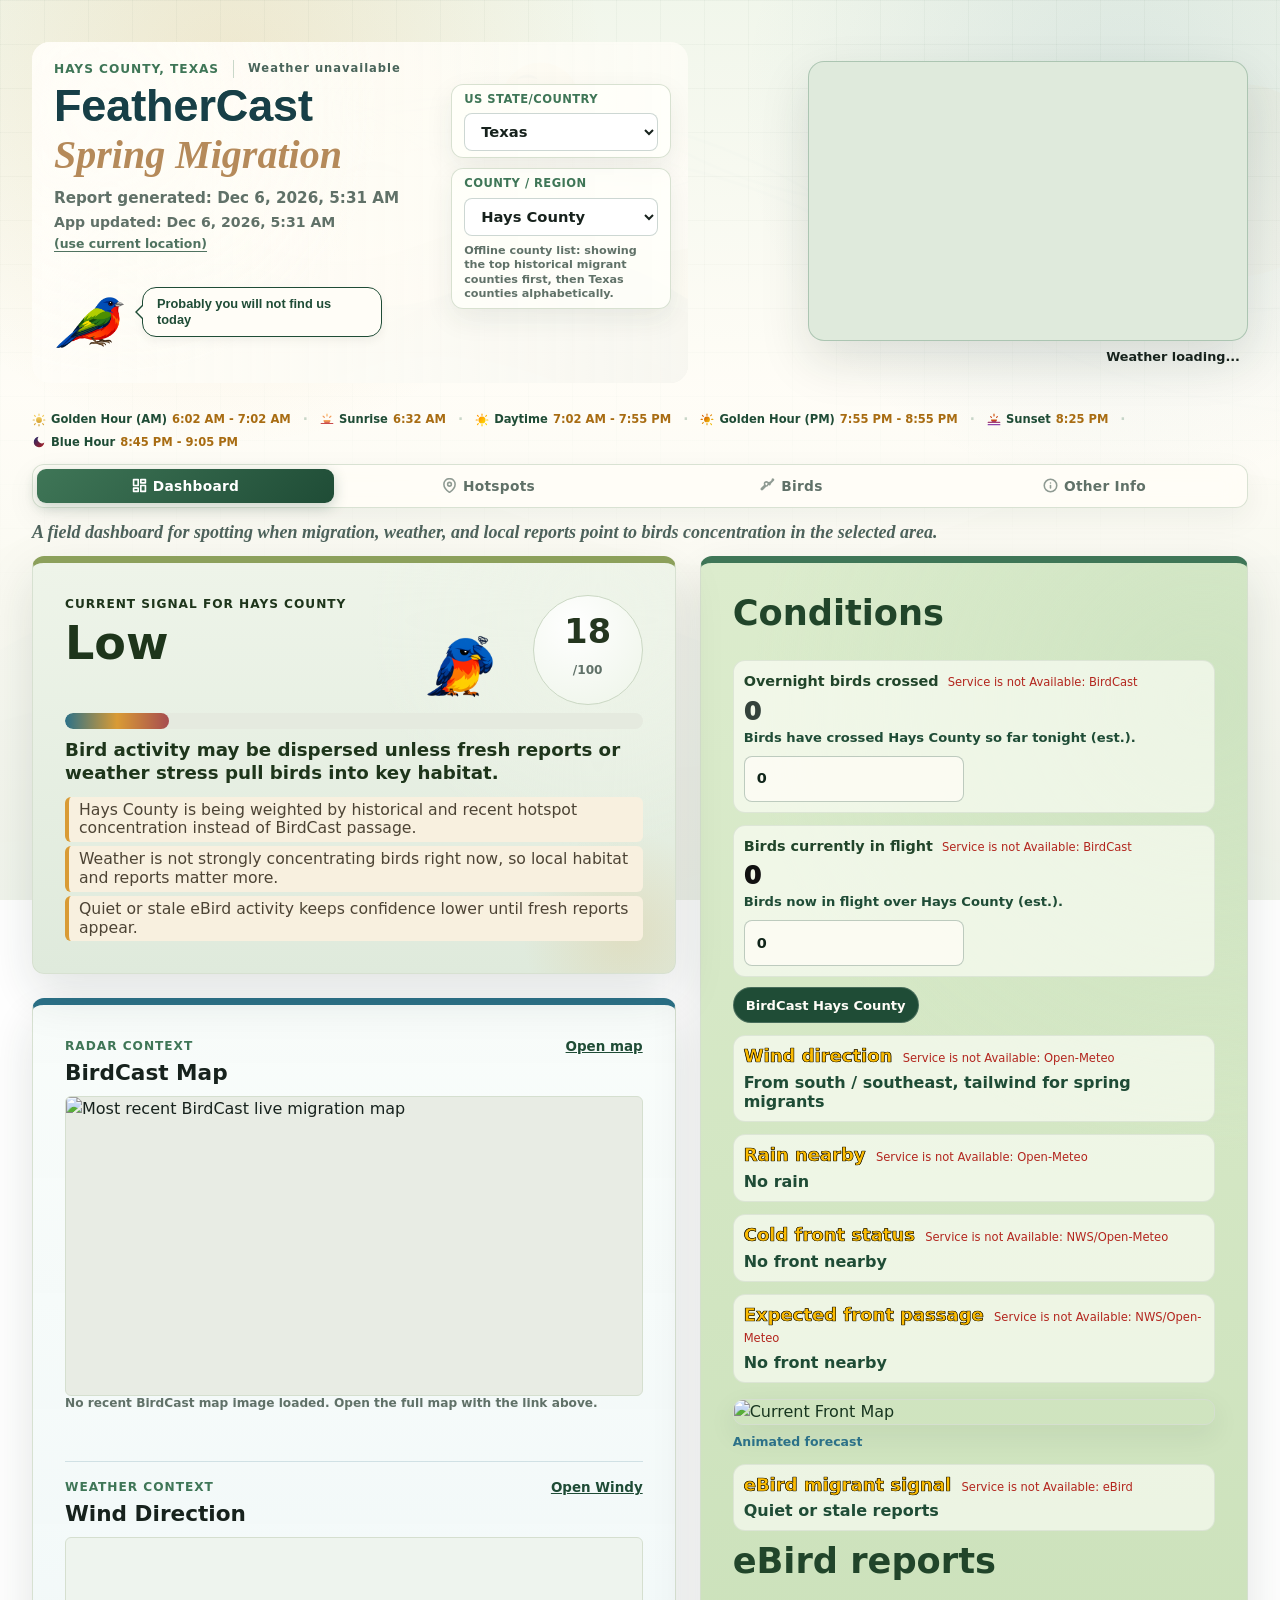
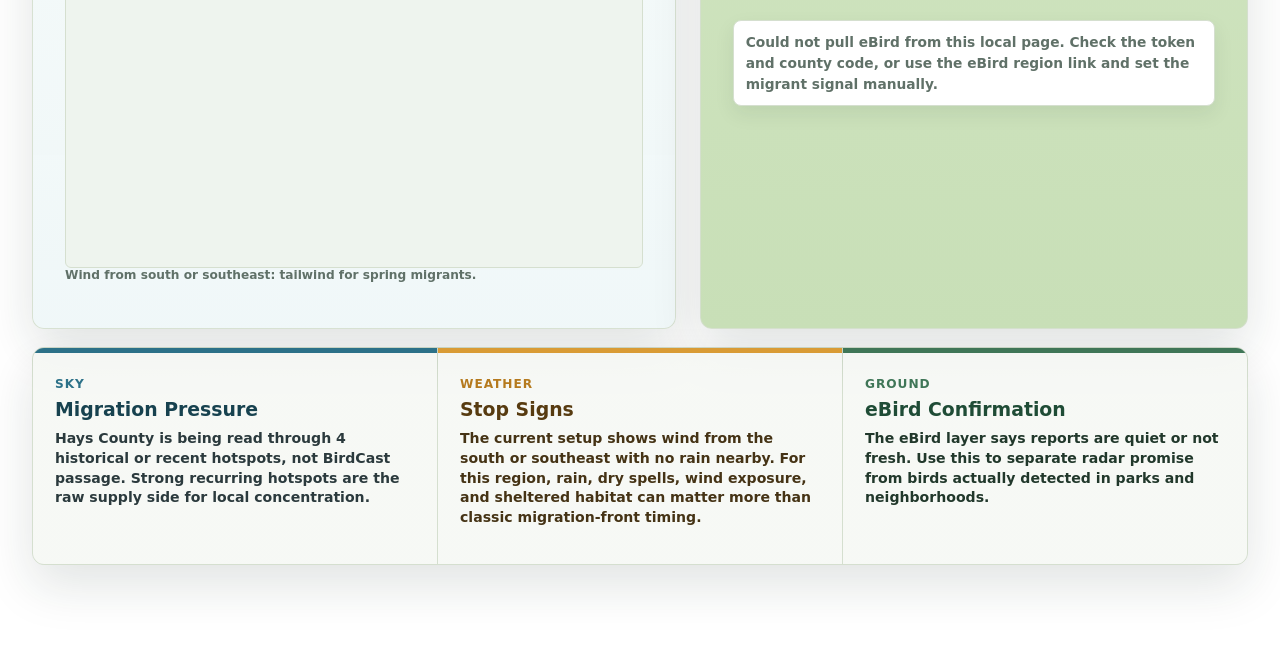
==== commit 58e0205f: "Add files via upload" ====
--- a/index.html
+++ b/index.html
@@ -549,42 +549,40 @@
           </p>
         </section>
 
-        <div class="resources-grid">
-          <section class="feedback-panel">
-            <div class="panel-heading">
-              <p class="section-label">Feedback</p>
-            </div>
-            <form id="feedbackForm" class="feedback-form">
-              <label>
-                <span class="field-title">Name</span>
-                <input id="feedbackName" name="name" type="text" placeholder="Anonymous" />
-              </label>
-              <label>
-                <span class="field-title">Email</span>
-                <input id="feedbackEmail" name="email" type="email" placeholder="Optional" />
-              </label>
-              <label class="feedback-message-field">
-                <span class="field-title">Your suggestion</span>
-                <textarea id="feedbackMessage" name="message" rows="5" placeholder="How can this service be improved?" required></textarea>
-              </label>
-              <button id="feedbackSubmit" type="submit">Send feedback</button>
-              <p id="feedbackStatus" class="feedback-status" aria-live="polite"></p>
-            </form>
-          </section>
-
-          <section class="source-panel">
-            <div>
-              <p class="section-label">Next Data Connections</p>
-              <h2>Designed For Live Sources</h2>
-            </div>
-            <div class="source-grid">
-              <a id="ebirdRegionLink" href="https://ebird.org/explore" target="_blank" rel="noreferrer">eBird Region</a>
-              <a id="ebirdHotspotsLink" href="https://ebird.org/hotspots" target="_blank" rel="noreferrer">eBird Hotspots</a>
-              <a id="birdcastSourceLink" href="https://dashboard.birdcast.org/" target="_blank" rel="noreferrer">BirdCast Dashboard</a>
-              <a id="weatherSourceLink" href="https://www.google.com/search?q=weather+forecast" target="_blank" rel="noreferrer">Weather Forecast</a>
-            </div>
-          </section>
-        </div>
+        <section class="feedback-panel">
+          <div class="panel-heading">
+            <p class="section-label">Feedback (Help us to improve)</p>
+          </div>
+          <form id="feedbackForm" class="feedback-form">
+            <label>
+              <span class="field-title">Name</span>
+              <input id="feedbackName" name="name" type="text" placeholder="Anonymous" />
+            </label>
+            <label>
+              <span class="field-title">Email</span>
+              <input id="feedbackEmail" name="email" type="email" placeholder="Optional" />
+            </label>
+            <label class="feedback-message-field">
+              <span class="field-title">Your suggestion</span>
+              <textarea id="feedbackMessage" name="message" rows="5" placeholder="How can this service be improved?" required></textarea>
+            </label>
+            <button id="feedbackSubmit" type="submit">Send feedback</button>
+            <p id="feedbackStatus" class="feedback-status" aria-live="polite"></p>
+          </form>
+        </section>
+
+        <section class="source-panel">
+          <div>
+            <p class="section-label">Next Data Connections</p>
+            <h2>Designed For Live Sources</h2>
+          </div>
+          <div class="source-grid">
+            <a id="ebirdRegionLink" href="https://ebird.org/explore" target="_blank" rel="noreferrer">eBird Region</a>
+            <a id="ebirdHotspotsLink" href="https://ebird.org/hotspots" target="_blank" rel="noreferrer">eBird Hotspots</a>
+            <a id="birdcastSourceLink" href="https://dashboard.birdcast.org/" target="_blank" rel="noreferrer">BirdCast Dashboard</a>
+            <a id="weatherSourceLink" href="https://www.google.com/search?q=weather+forecast" target="_blank" rel="noreferrer">Weather Forecast</a>
+          </div>
+        </section>
       </div>
     </main>
   </body>
--- a/styles.css
+++ b/styles.css
@@ -1930,30 +1930,79 @@
 .insight-band article {
   min-height: 176px;
   padding: 22px;
-  background: rgba(255, 253, 248, 0.95);
   position: relative;
   overflow: hidden;
 }
 
-.insight-band article::after {
-  position: absolute;
-  right: 18px;
-  top: 16px;
-  color: rgba(63, 118, 87, 0.18);
-  font-size: 3rem;
-  font-weight: 900;
-}
-
-.insight-band article:nth-child(1)::after {
-  content: "↗";
-}
-
-.insight-band article:nth-child(2)::after {
-  content: "≈";
-}
-
-.insight-band article:nth-child(3)::after {
-  content: "◉";
+.insight-band article * {
+  position: relative;
+  z-index: 1;
+}
+
+/* Sky Insight Column */
+.insight-band article:nth-child(1) {
+  border-top: 5px solid var(--river);
+  background:
+    linear-gradient(rgba(255,255,255,0.8), rgba(255,255,255,0.8)),
+    url("assets/migration-pressure.png") no-repeat center center / cover;
+}
+.insight-band article:nth-child(1) .section-label {
+  color: var(--river);
+}
+.insight-band article:nth-child(1) h3 {
+  color: #17424f;
+  font-size: 1.18rem;
+  font-weight: 850;
+}
+.insight-band article:nth-child(1) p:last-child {
+  color: #2b3a3d;
+  font-size: 0.88rem;
+  line-height: 1.4;
+  font-weight: 650;
+}
+
+/* Weather Insight Column */
+.insight-band article:nth-child(2) {
+  border-top: 5px solid var(--sun);
+  background:
+    linear-gradient(rgba(255,255,255,0.8), rgba(255,255,255,0.8)),
+    url("assets/stop-signs.png") no-repeat center center / cover;
+}
+.insight-band article:nth-child(2) .section-label {
+  color: #b57a1e;
+}
+.insight-band article:nth-child(2) h3 {
+  color: #573b10;
+  font-size: 1.18rem;
+  font-weight: 850;
+}
+.insight-band article:nth-child(2) p:last-child {
+  color: #453315;
+  font-size: 0.88rem;
+  line-height: 1.4;
+  font-weight: 650;
+}
+
+/* Ground Insight Column */
+.insight-band article:nth-child(3) {
+  border-top: 5px solid var(--moss);
+  background:
+    linear-gradient(rgba(255,255,255,0.8), rgba(255,255,255,0.8)),
+    url("assets/ebird-confirmation.png") no-repeat center center / cover;
+}
+.insight-band article:nth-child(3) .section-label {
+  color: var(--moss);
+}
+.insight-band article:nth-child(3) h3 {
+  color: var(--moss-dark);
+  font-size: 1.18rem;
+  font-weight: 850;
+}
+.insight-band article:nth-child(3) p:last-child {
+  color: #21382b;
+  font-size: 0.88rem;
+  line-height: 1.4;
+  font-weight: 650;
 }
 
 .insight-band p:last-child,
@@ -2567,6 +2616,7 @@
   grid-template-columns: minmax(240px, 0.8fr) 1fr;
   gap: 22px;
   align-items: center;
+  margin-top: 18px;
   background:
     radial-gradient(circle at 94% 16%, rgba(217, 155, 53, 0.22), transparent 32%),
     linear-gradient(120deg, #0d1512 0%, #14241d 58%, #0b100e 100%);
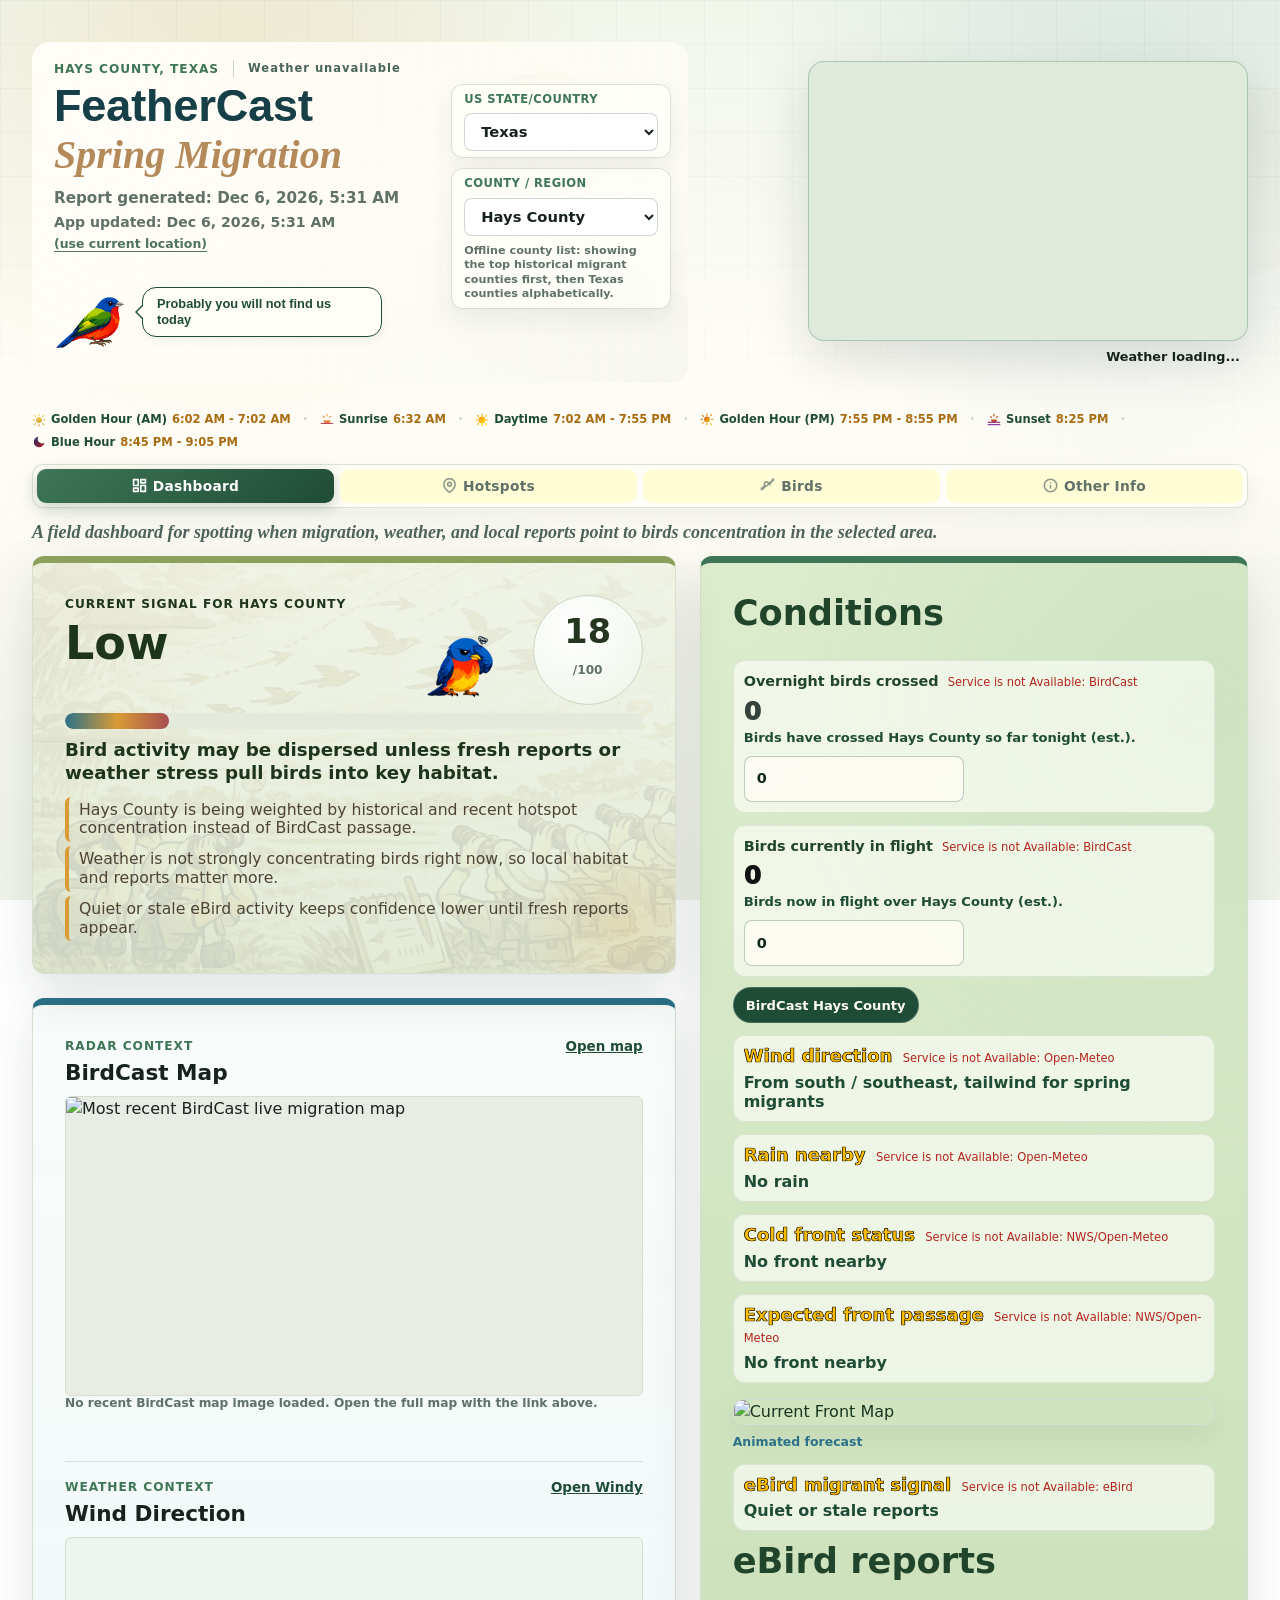
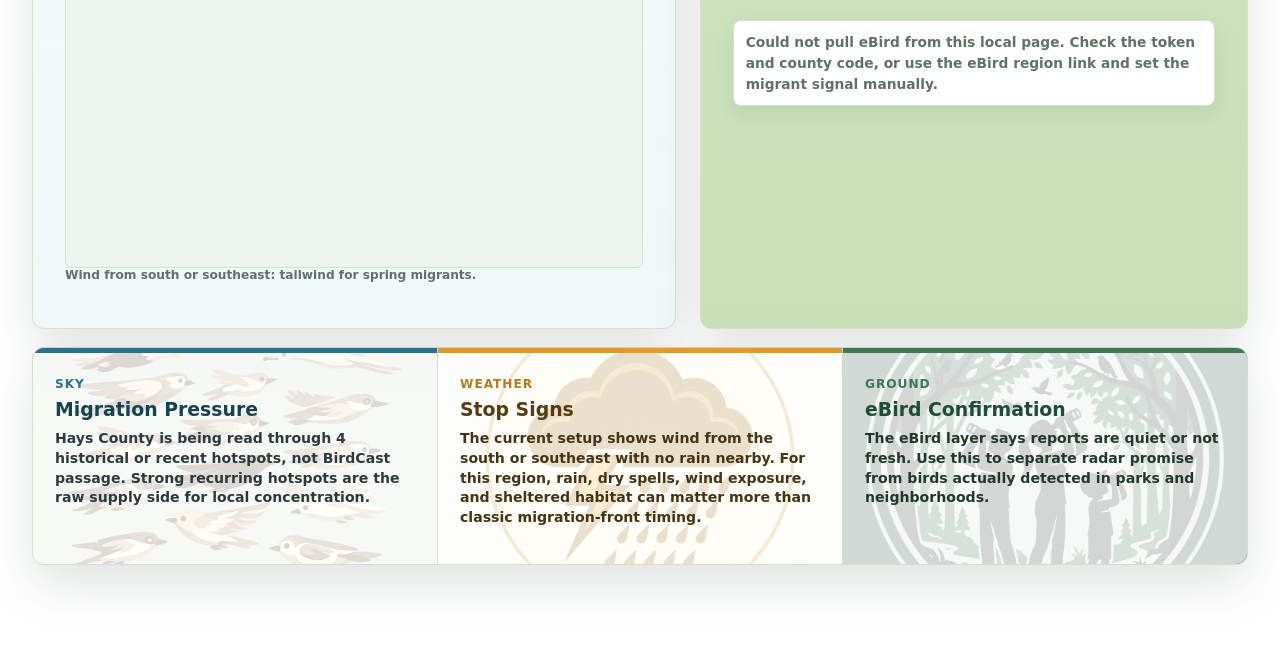
==== commit b67203aa: "Install Vercel Web Analytics Vercel Web Analytics Implementation ===================================" ====
--- a/index.html
+++ b/index.html
@@ -7,6 +7,10 @@
     <link rel="icon" type="image/png" href="assets/favicon.png" />
     <link rel="stylesheet" href="https://unpkg.com/leaflet@1.9.4/dist/leaflet.css" />
     <link rel="stylesheet" href="styles.css" />
+    <script>
+      window.va = window.va || function () { (window.vaq = window.vaq || []).push(arguments); };
+    </script>
+    <script defer src="/_vercel/insights/script.js"></script>
     <script src="https://unpkg.com/leaflet@1.9.4/dist/leaflet.js" defer></script>
     <script src="app.js" defer></script>
   </head>
--- a/styles.css
+++ b/styles.css
@@ -968,8 +968,9 @@
 .risk-panel {
   border-top: 7px solid var(--sun);
   background:
-    radial-gradient(circle at 88% 14%, rgba(255, 243, 196, 0.86), transparent 34%),
-    linear-gradient(180deg, #fff3c6 0%, #ffe7a6 100%);
+    radial-gradient(circle at 88% 14%, rgba(255, 243, 196, 0.4), transparent 34%),
+    linear-gradient(rgba(255, 243, 196, 0.86), rgba(255, 231, 166, 0.86)),
+    url("assets/current-signal-bg.jpg") no-repeat center center / cover;
   color: #46370f;
   transition: all 0.38s ease; /* Smooth transition when risk level updates */
 }
@@ -980,8 +981,9 @@
 .risk-panel.is-low {
   border-top-color: #8ca05b; /* var(--leaf) */
   background:
-    radial-gradient(circle at 88% 14%, rgba(238, 244, 233, 0.9), transparent 34%),
-    linear-gradient(180deg, #eef4e9 0%, #dfeadc 100%);
+    radial-gradient(circle at 88% 14%, rgba(238, 244, 233, 0.4), transparent 34%),
+    linear-gradient(rgba(238, 244, 233, 0.88), rgba(223, 234, 220, 0.88)),
+    url("assets/current-signal-bg.jpg") no-repeat center center / cover;
   color: #24361f;
 }
 .risk-panel.is-low .section-label,
@@ -1000,8 +1002,9 @@
 .risk-panel.is-medium {
   border-top-color: var(--sun);
   background:
-    radial-gradient(circle at 88% 14%, rgba(255, 243, 196, 0.86), transparent 34%),
-    linear-gradient(180deg, #fff3c6 0%, #ffe7a6 100%);
+    radial-gradient(circle at 88% 14%, rgba(255, 243, 196, 0.4), transparent 34%),
+    linear-gradient(rgba(255, 243, 196, 0.86), rgba(255, 231, 166, 0.86)),
+    url("assets/current-signal-bg.jpg") no-repeat center center / cover;
   color: #46370f;
 }
 .risk-panel.is-medium .section-label,
@@ -1020,8 +1023,9 @@
 .risk-panel.is-high {
   border-top-color: #e06c3a;
   background:
-    radial-gradient(circle at 88% 14%, rgba(255, 226, 204, 0.86), transparent 34%),
-    linear-gradient(180deg, #ffe2cc 0%, #ffccaa 100%);
+    radial-gradient(circle at 88% 14%, rgba(255, 226, 204, 0.4), transparent 34%),
+    linear-gradient(rgba(255, 226, 204, 0.88), rgba(255, 204, 170, 0.88)),
+    url("assets/current-signal-bg.jpg") no-repeat center center / cover;
   color: #59250b;
 }
 .risk-panel.is-high .section-label,
@@ -1040,8 +1044,9 @@
 .risk-panel.is-extreme {
   border-top-color: var(--berry);
   background:
-    radial-gradient(circle at 88% 14%, rgba(255, 214, 216, 0.86), transparent 34%),
-    linear-gradient(180deg, #ffd6d8 0%, #fcaeb2 100%);
+    radial-gradient(circle at 88% 14%, rgba(255, 214, 216, 0.4), transparent 34%),
+    linear-gradient(rgba(255, 214, 216, 0.88), rgba(252, 174, 178, 0.88)),
+    url("assets/current-signal-bg.jpg") no-repeat center center / cover;
   color: #5c181b;
 }
 .risk-panel.is-extreme .section-label,
@@ -1619,7 +1624,7 @@
   padding: 4px 10px;
   border-left: 4px solid var(--sun);
   border-radius: 6px;
-  background: #f8f0df;
+  background: transparent;
   color: #4d4435;
   font-size: 0.98rem;
   line-height: 1.2;
@@ -2082,26 +2087,30 @@
 
 .guide-grid article:nth-child(1) {
   background:
-    radial-gradient(circle at 92% 12%, rgba(247, 213, 111, 0.48), transparent 34%),
-    linear-gradient(180deg, #fff2bf 0%, #f7dea0 100%);
+    radial-gradient(circle at 92% 12%, rgba(247, 213, 111, 0.35), transparent 34%),
+    linear-gradient(rgba(255, 242, 191, 0.76), rgba(247, 222, 160, 0.76)),
+    url("assets/radar-monitor-bg.jpg") no-repeat center center / cover;
 }
 
 .guide-grid article:nth-child(2) {
   background:
-    radial-gradient(circle at 92% 12%, rgba(148, 184, 209, 0.4), transparent 34%),
-    linear-gradient(180deg, #dff1f1 0%, #bddde3 100%);
+    radial-gradient(circle at 92% 12%, rgba(148, 184, 209, 0.3), transparent 34%),
+    linear-gradient(rgba(223, 241, 241, 0.76), rgba(189, 221, 227, 0.76)),
+    url("assets/weather-stop-signs-bg.jpg") no-repeat center center / cover;
 }
 
 .guide-grid article:nth-child(3) {
   background:
-    radial-gradient(circle at 92% 12%, rgba(189, 214, 145, 0.46), transparent 34%),
-    linear-gradient(180deg, #e5f0d0 0%, #c5ddaa 100%);
+    radial-gradient(circle at 92% 12%, rgba(189, 214, 145, 0.35), transparent 34%),
+    linear-gradient(rgba(229, 240, 208, 0.76), rgba(197, 221, 170, 0.76)),
+    url("assets/ground-spikes-bg.jpg") no-repeat center center / cover;
 }
 
 .guide-grid article:nth-child(4) {
   background:
-    radial-gradient(circle at 92% 12%, rgba(211, 132, 83, 0.28), transparent 34%),
-    linear-gradient(180deg, #f8ded0 0%, #efc1a4 100%);
+    radial-gradient(circle at 92% 12%, rgba(211, 132, 83, 0.22), transparent 34%),
+    linear-gradient(rgba(248, 222, 208, 0.76), rgba(239, 193, 164, 0.76)),
+    url("assets/field-cues-bg.jpg") no-repeat center center / cover;
 }
 
 .guide-grid article h3,
@@ -2819,7 +2828,7 @@
   min-height: 34px;
   padding: 7px 13px;
   border: none;
-  background: transparent;
+  background: #fffcd6; /* Very light yellow for unselected tabs */
   color: var(--muted);
   font-family: inherit;
   font-size: 0.86rem;
@@ -2840,7 +2849,7 @@
 
 .tab-btn:hover {
   color: var(--moss);
-  background: rgba(63, 118, 87, 0.07);
+  background: #fff6b8; /* Soft warm yellow on hover */
 }
 
 .tab-btn:hover .tab-icon {
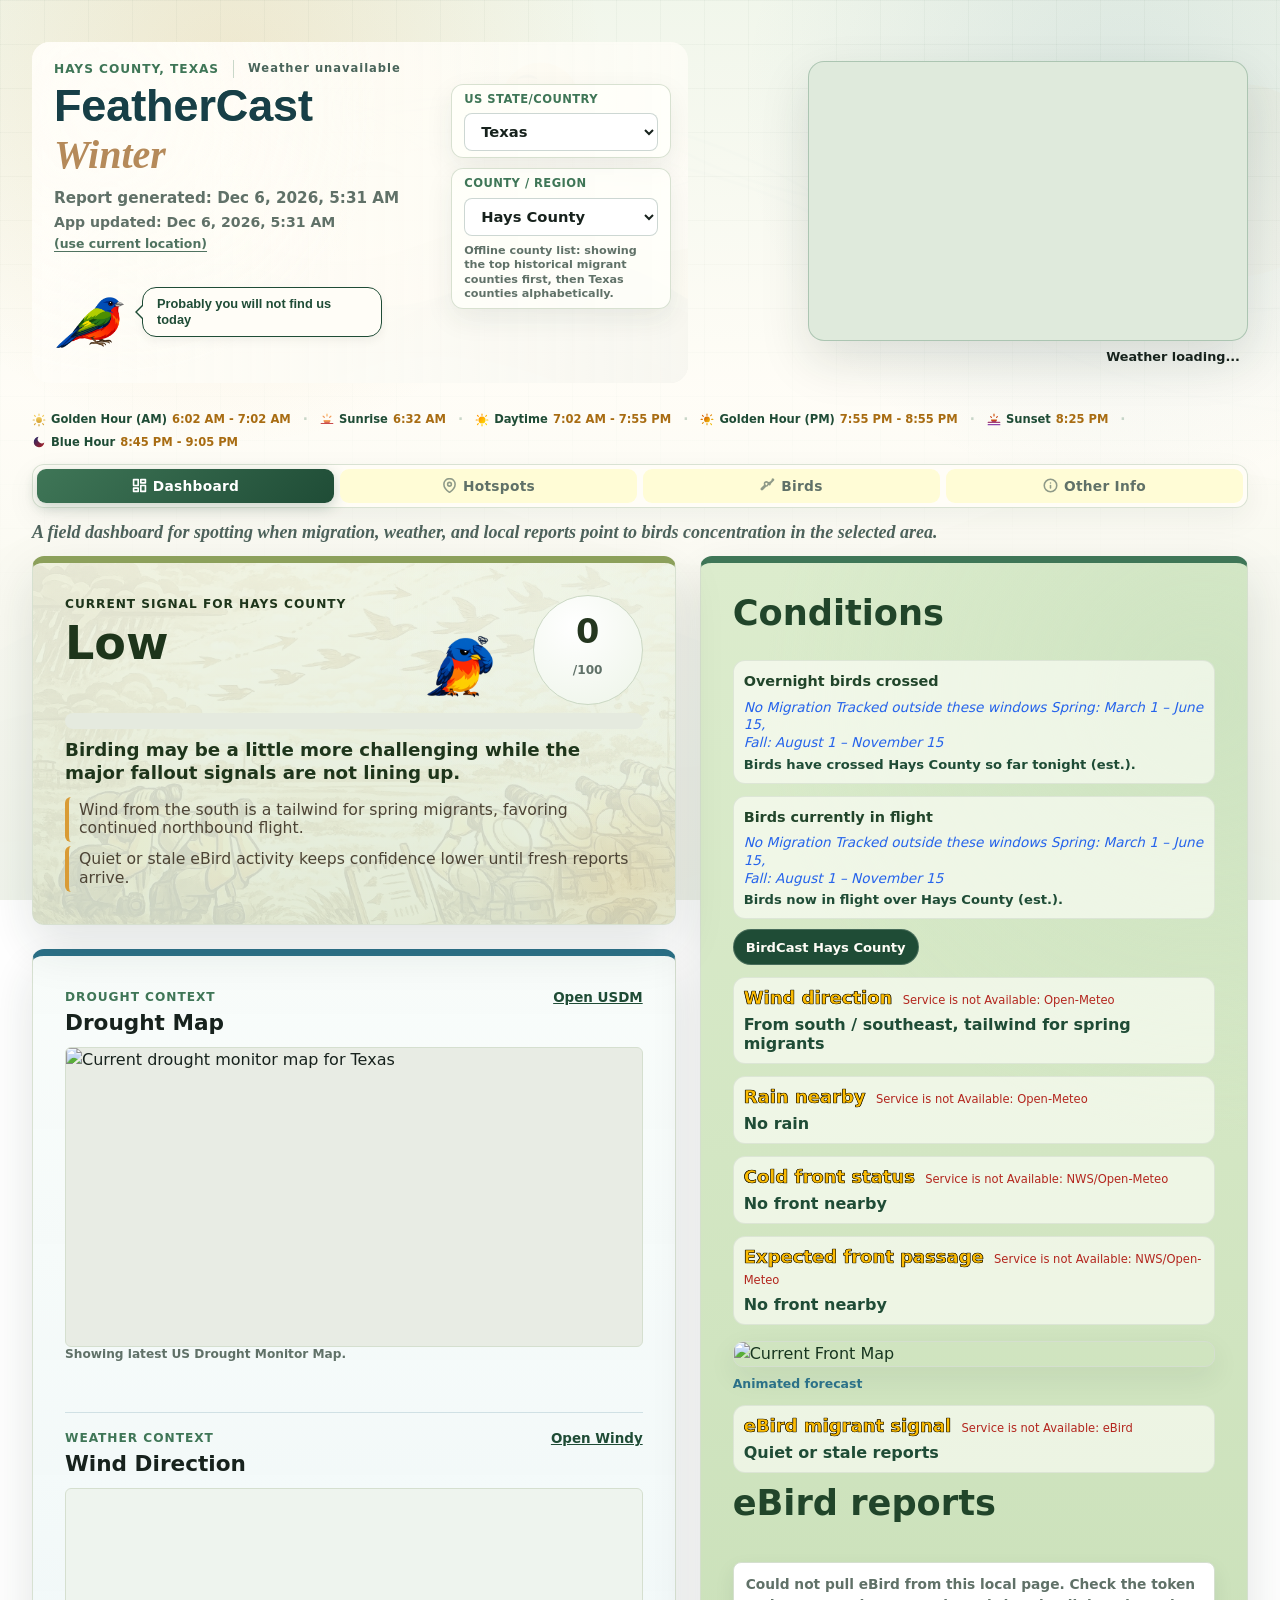
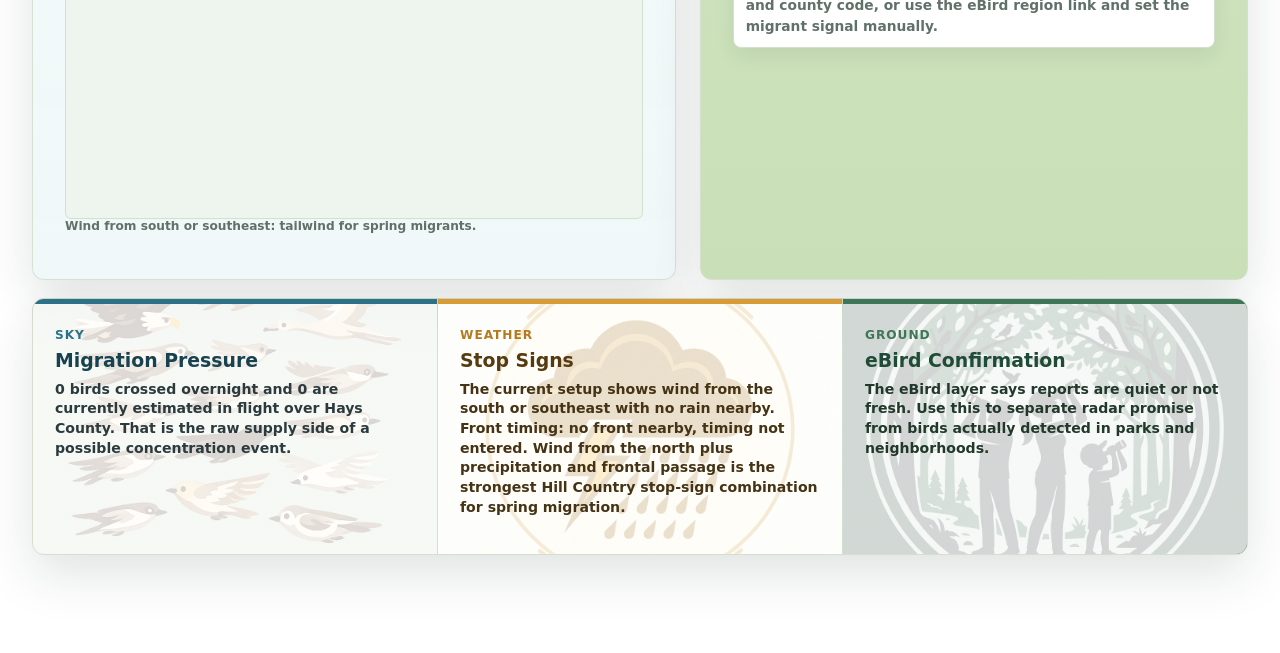
==== commit 1d3d5381: "Initial commit: Set up dynamic seasonal windows, off-season drought map, and photos hybrid fallback" ====
--- a/index.html
+++ b/index.html
@@ -6,13 +6,19 @@
     <title>FeatherCast</title>
     <link rel="icon" type="image/png" href="assets/favicon.png" />
     <link rel="stylesheet" href="https://unpkg.com/leaflet@1.9.4/dist/leaflet.css" />
-    <link rel="stylesheet" href="styles.css" />
+    <link rel="stylesheet" href="styles.css?v=11" />
+    <link rel="manifest" href="manifest.json" />
+    <script src="https://unpkg.com/leaflet@1.9.4/dist/leaflet.js" defer></script>
+    <script src="app.js?v=11" defer></script>
     <script>
-      window.va = window.va || function () { (window.vaq = window.vaq || []).push(arguments); };
+      if ("serviceWorker" in navigator) {
+        window.addEventListener("load", () => {
+          navigator.serviceWorker.register("sw.js")
+            .then((reg) => console.log("Service Worker registered successfully:", reg))
+            .catch((err) => console.log("Service Worker registration failed:", err));
+        });
+      }
     </script>
-    <script defer src="/_vercel/insights/script.js"></script>
-    <script src="https://unpkg.com/leaflet@1.9.4/dist/leaflet.js" defer></script>
-    <script src="app.js" defer></script>
   </head>
   <body>
     <header class="app-header">
@@ -408,6 +414,7 @@
         </section>
 
         <section id="hotspotGrid" class="hotspot-grid" aria-label="Ranked birding hotspots"></section>
+        <button id="mainHotspotShowMore" class="hotspot-show-more is-hidden" type="button">Show more</button>
 
         <section class="hotspot-search-panel" aria-label="Find nearby hotspots">
           <div class="hotspot-search-form">
--- a/styles.css
+++ b/styles.css
@@ -1785,6 +1785,18 @@
   color: #111111;
 }
 
+.no-migration-legend {
+  color: #2563eb !important;
+  font-style: italic !important;
+}
+
+.birdcast-value.no-migration-legend {
+  font-size: 0.85rem;
+  font-weight: 500;
+  line-height: 1.3;
+  text-transform: none;
+}
+
 .birdcast-caption {
   color: var(--moss-dark);
   font-size: 0.82rem;
@@ -1944,6 +1956,7 @@
   z-index: 1;
 }
 
+
 /* Sky Insight Column */
 .insight-band article:nth-child(1) {
   border-top: 5px solid var(--river);
@@ -2275,6 +2288,7 @@
   font-weight: 900;
   line-height: 1;
   cursor: pointer;
+  transition: all 0.2s ease;
 }
 
 .preferred-hotspot-button:hover,
@@ -2285,6 +2299,23 @@
 
 .preferred-hotspot-button.is-preferred {
   color: #d92835;
+}
+
+
+.feeders-badge {
+  display: inline !important;
+  margin-left: 6px !important;
+  color: #8b5e34 !important; /* Warm brown text */
+  font-size: 0.55rem !important;
+  font-weight: normal !important;
+  vertical-align: middle !important;
+  background: transparent !important;
+  background-color: transparent !important;
+  border: none !important;
+  padding: 0 !important;
+  box-shadow: none !important;
+  border-radius: 0 !important;
+  text-transform: none !important;
 }
 
 .hotspot-title span {
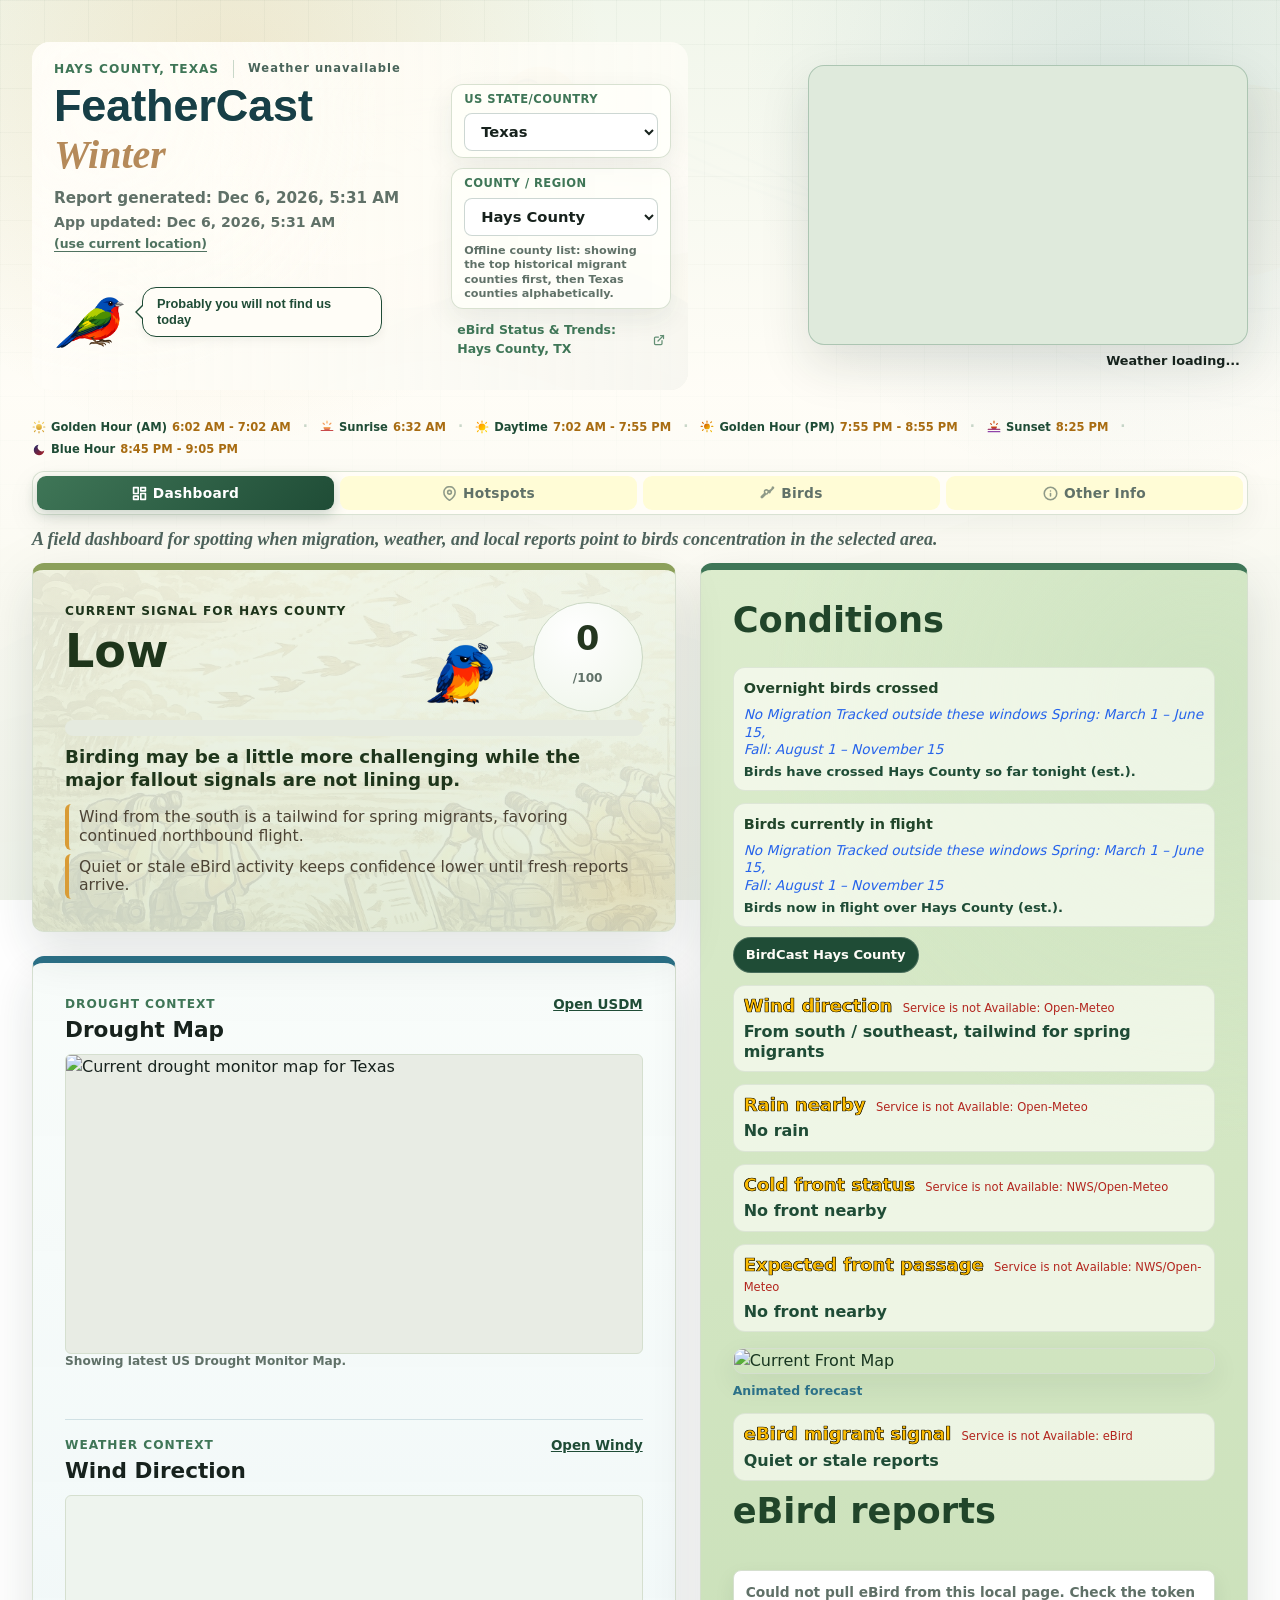
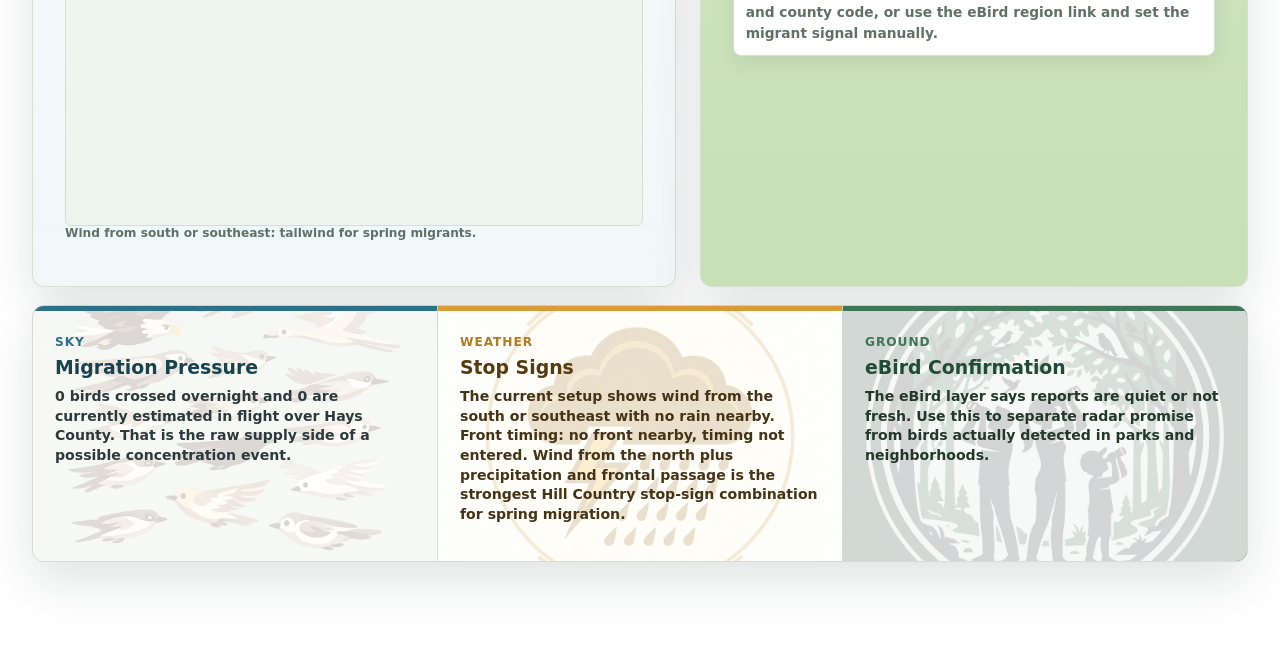
==== commit a796d638: "Add dynamic eBird Status & Trends link below County/Region selection" ====
--- a/index.html
+++ b/index.html
@@ -60,6 +60,14 @@
               <select id="regionSelect"></select>
               <span id="countyStatus" class="field-note">Loading counties...</span>
             </label>
+            <a id="ebirdTrendsLink" class="ebird-trends-link" href="https://science.ebird.org/en/status-and-trends/species" target="_blank" rel="noreferrer">
+              <span>eBird Status & Trends</span>
+              <svg class="link-icon" viewBox="0 0 24 24" width="12" height="12" fill="none" stroke="currentColor" stroke-width="2.5" stroke-linecap="round" stroke-linejoin="round">
+                <path d="M18 13v6a2 2 0 0 1-2 2H5a2 2 0 0 1-2-2V8a2 2 0 0 1 2-2h6"></path>
+                <polyline points="15 3 21 3 21 9"></polyline>
+                <line x1="10" y1="14" x2="21" y2="3"></line>
+              </svg>
+            </a>
           </div>
         </div>
       </div>
--- a/styles.css
+++ b/styles.css
@@ -3030,6 +3030,36 @@
   margin-top: 2px;
 }
 
+.ebird-trends-link {
+  display: inline-flex;
+  align-items: center;
+  gap: 6px;
+  font-size: 0.78rem;
+  font-weight: 700;
+  color: var(--moss);
+  text-decoration: none;
+  padding: 4px 6px;
+  transition: all 0.2s ease;
+  margin-top: -2px;
+  width: fit-content;
+}
+
+.ebird-trends-link:hover {
+  color: var(--moss-dark);
+  text-decoration: underline;
+}
+
+.ebird-trends-link .link-icon {
+  flex-shrink: 0;
+  opacity: 0.8;
+  transition: transform 0.2s ease;
+}
+
+.ebird-trends-link:hover .link-icon {
+  transform: translate(2px, -2px);
+  opacity: 1;
+}
+
 /* Adjust mini map sizing when in header-visual */
 .header-visual .county-mini-map-link {
   display: grid;
@@ -3075,6 +3105,12 @@
     flex: 1 1 200px; /* Responsive grid wrapping: side-by-side or stacked */
     width: auto;
     max-width: 100%;
+  }
+  .ebird-trends-link {
+    width: 100%;
+    justify-content: flex-start;
+    margin-top: -6px;
+    padding: 4px 0;
   }
 }
 
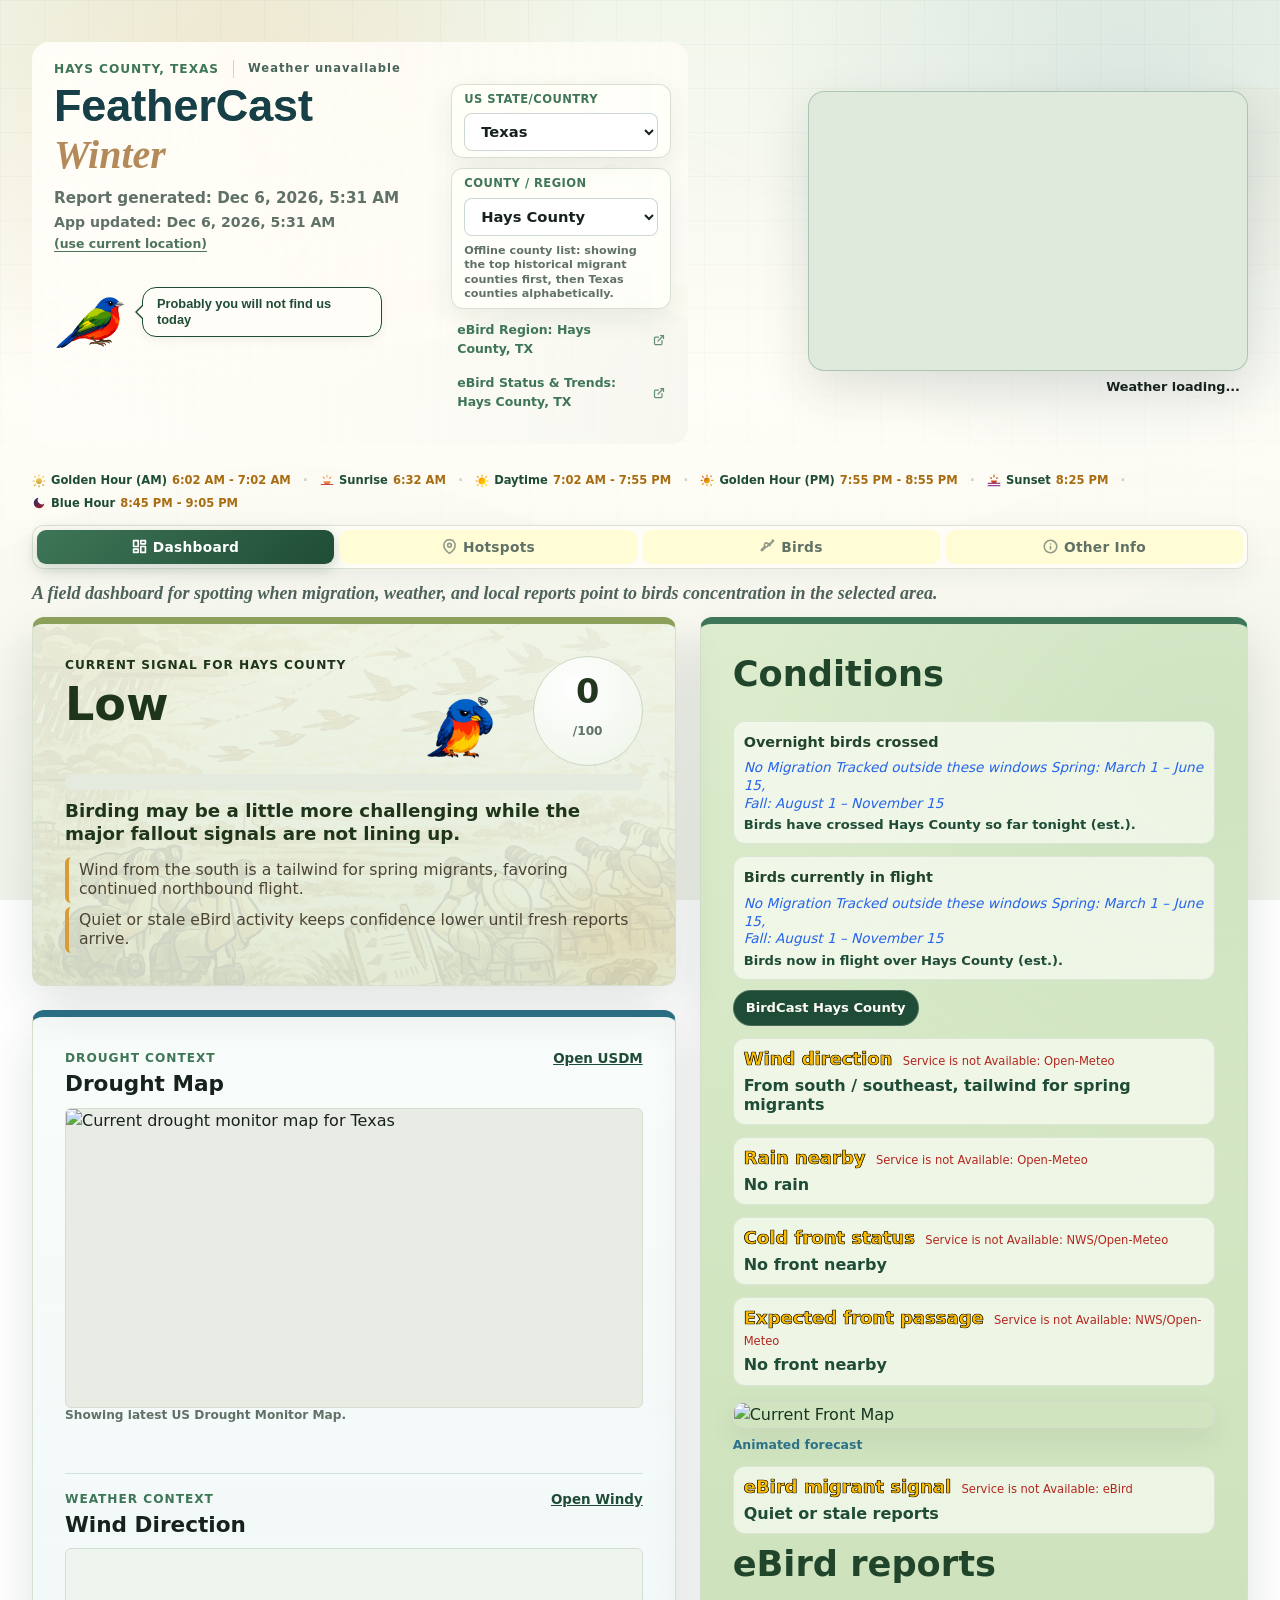
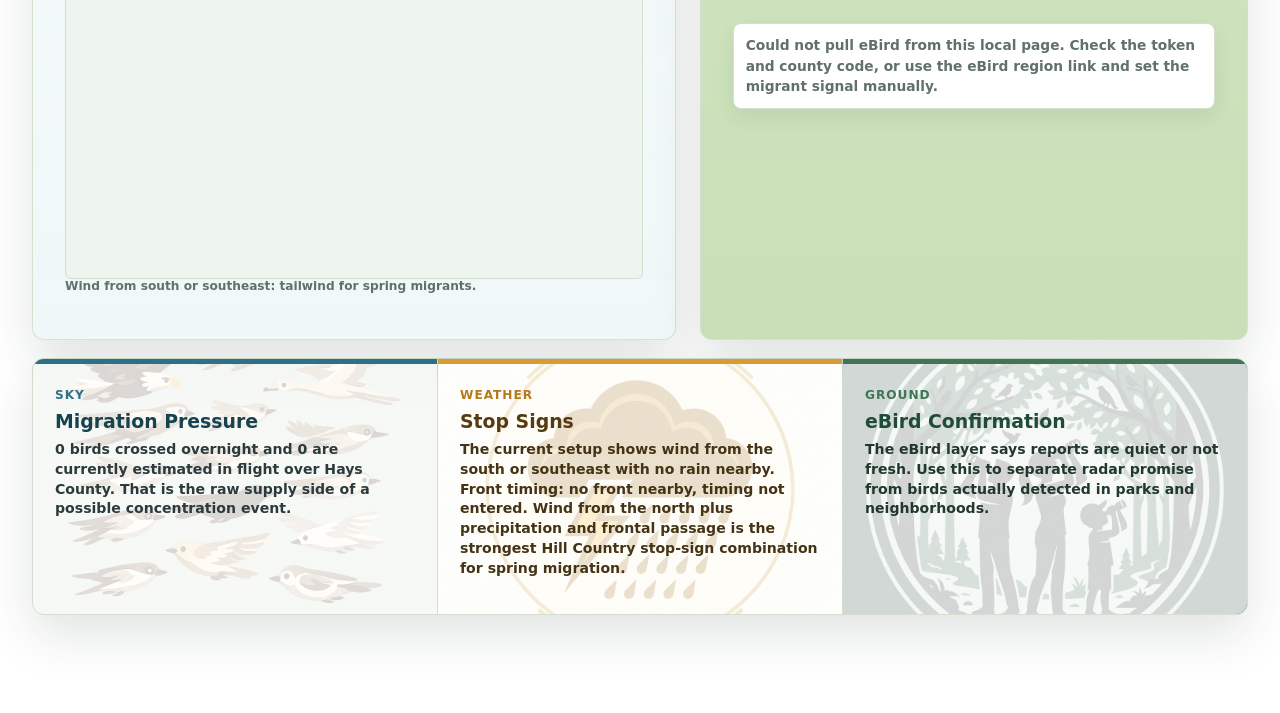
==== commit e7c9a28f: "Add dynamic eBird Region Explorer link below selectors alongside eBird Status & Trends link" ====
--- a/index.html
+++ b/index.html
@@ -60,6 +60,14 @@
               <select id="regionSelect"></select>
               <span id="countyStatus" class="field-note">Loading counties...</span>
             </label>
+            <a id="ebirdHeaderRegionLink" class="ebird-trends-link" href="https://ebird.org/explore" target="_blank" rel="noreferrer">
+              <span>eBird Region: Loading...</span>
+              <svg class="link-icon" viewBox="0 0 24 24" width="12" height="12" fill="none" stroke="currentColor" stroke-width="2.5" stroke-linecap="round" stroke-linejoin="round">
+                <path d="M18 13v6a2 2 0 0 1-2 2H5a2 2 0 0 1-2-2V8a2 2 0 0 1 2-2h6"></path>
+                <polyline points="15 3 21 3 21 9"></polyline>
+                <line x1="10" y1="14" x2="21" y2="3"></line>
+              </svg>
+            </a>
             <a id="ebirdTrendsLink" class="ebird-trends-link" href="https://science.ebird.org/en/status-and-trends/species" target="_blank" rel="noreferrer">
               <span>eBird Status & Trends</span>
               <svg class="link-icon" viewBox="0 0 24 24" width="12" height="12" fill="none" stroke="currentColor" stroke-width="2.5" stroke-linecap="round" stroke-linejoin="round">
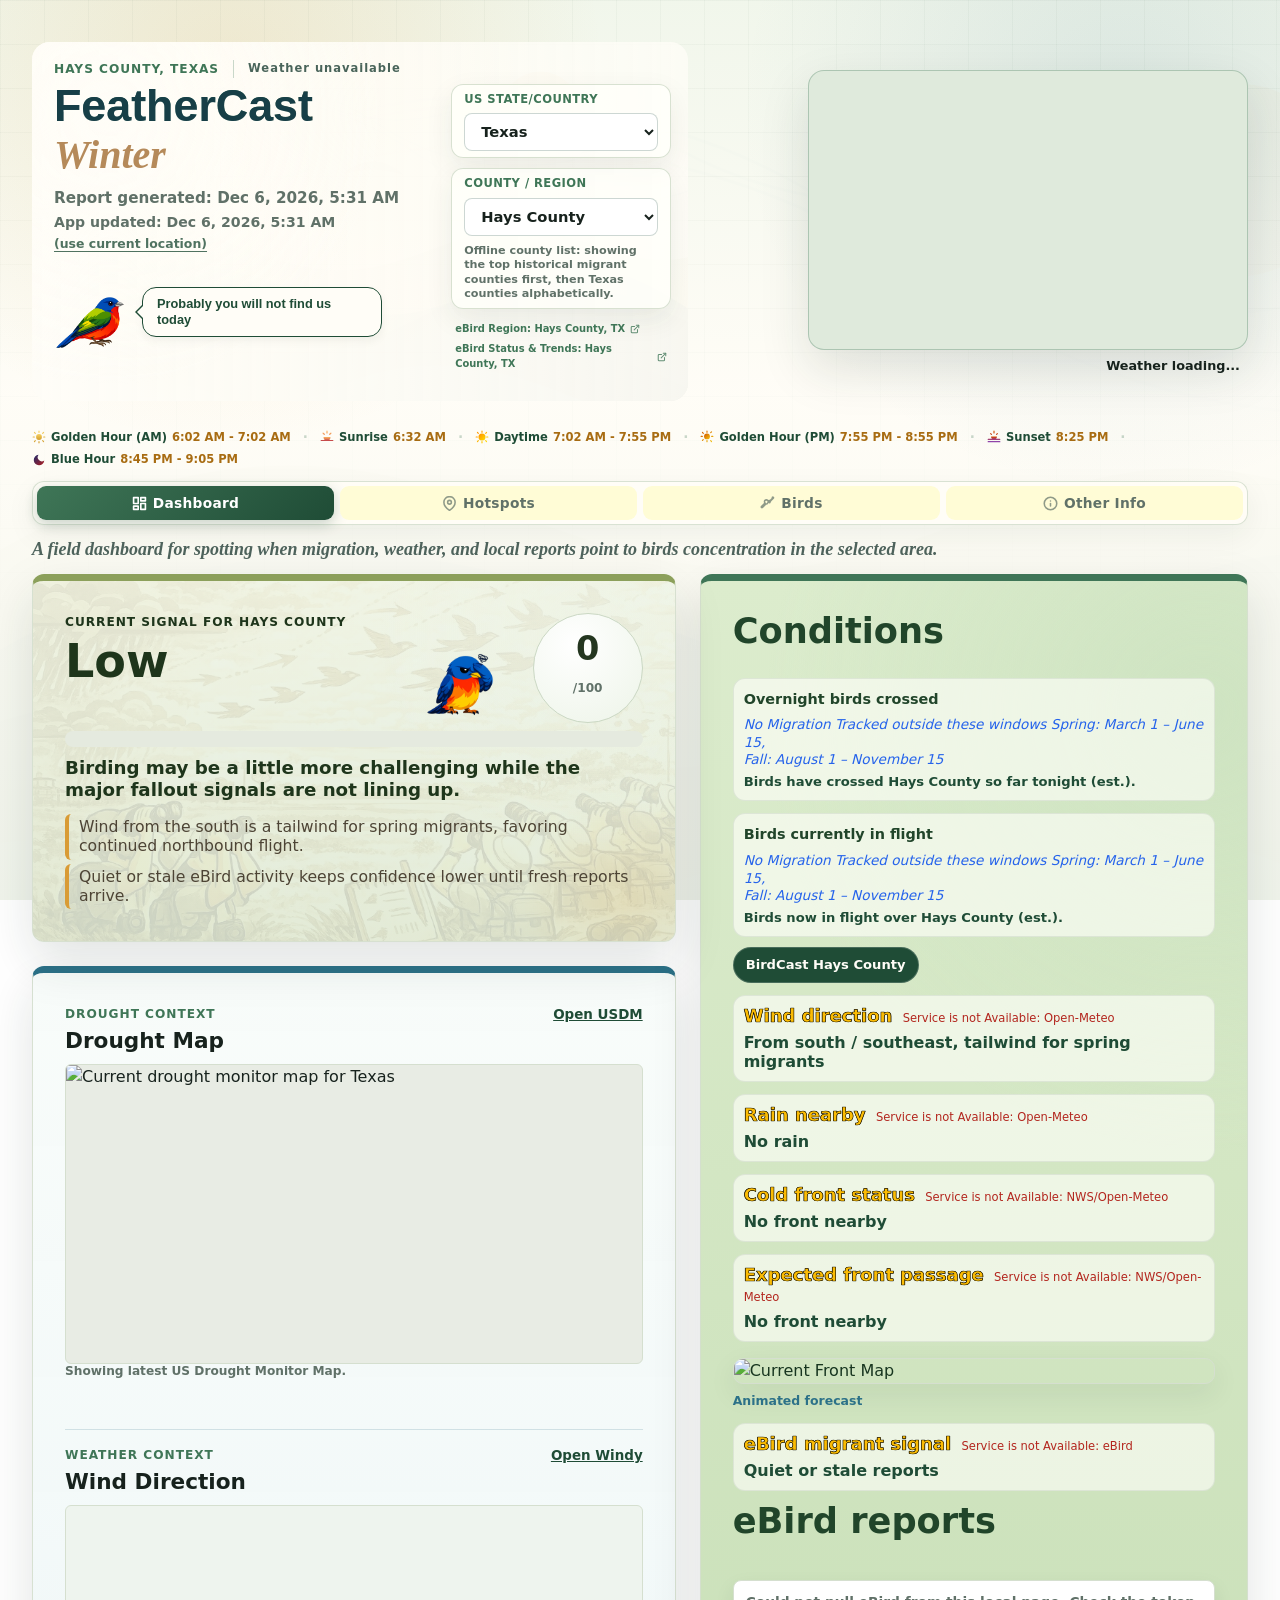
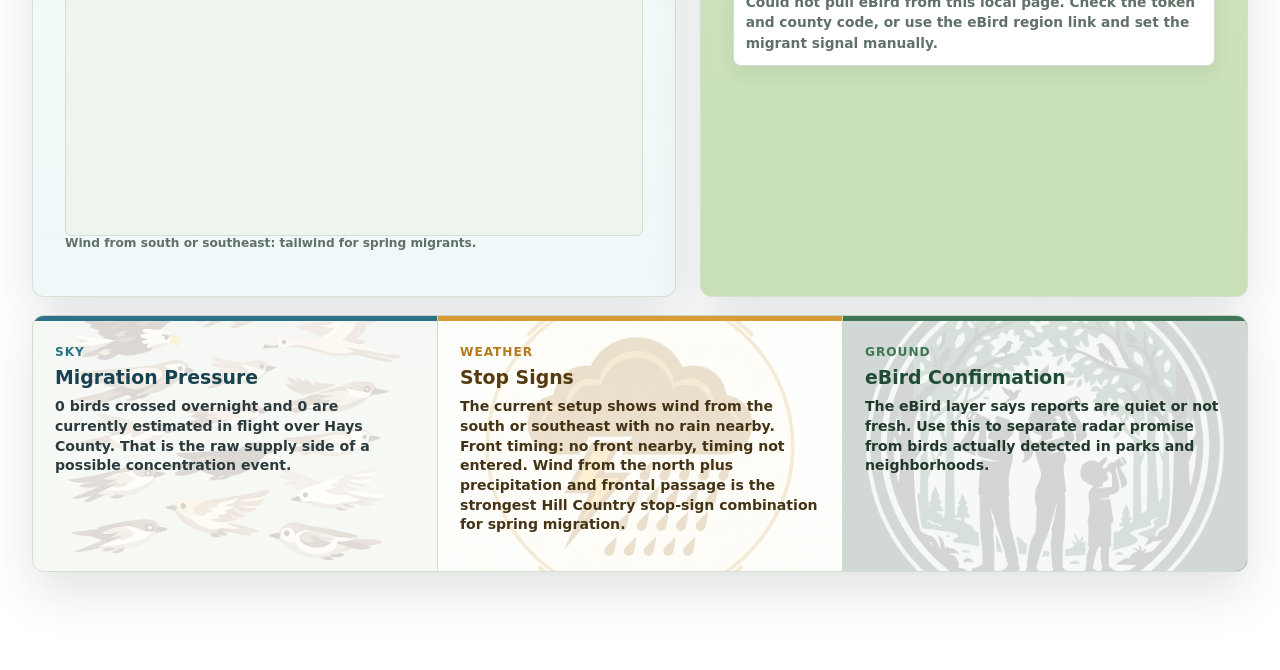
==== commit 0e8e98b8: "Reduce eBird links font size by 20% and reduce gap between links" ====
--- a/index.html
+++ b/index.html
@@ -60,22 +60,24 @@
               <select id="regionSelect"></select>
               <span id="countyStatus" class="field-note">Loading counties...</span>
             </label>
-            <a id="ebirdHeaderRegionLink" class="ebird-trends-link" href="https://ebird.org/explore" target="_blank" rel="noreferrer">
-              <span>eBird Region: Loading...</span>
-              <svg class="link-icon" viewBox="0 0 24 24" width="12" height="12" fill="none" stroke="currentColor" stroke-width="2.5" stroke-linecap="round" stroke-linejoin="round">
-                <path d="M18 13v6a2 2 0 0 1-2 2H5a2 2 0 0 1-2-2V8a2 2 0 0 1 2-2h6"></path>
-                <polyline points="15 3 21 3 21 9"></polyline>
-                <line x1="10" y1="14" x2="21" y2="3"></line>
-              </svg>
-            </a>
-            <a id="ebirdTrendsLink" class="ebird-trends-link" href="https://science.ebird.org/en/status-and-trends/species" target="_blank" rel="noreferrer">
-              <span>eBird Status & Trends</span>
-              <svg class="link-icon" viewBox="0 0 24 24" width="12" height="12" fill="none" stroke="currentColor" stroke-width="2.5" stroke-linecap="round" stroke-linejoin="round">
-                <path d="M18 13v6a2 2 0 0 1-2 2H5a2 2 0 0 1-2-2V8a2 2 0 0 1 2-2h6"></path>
-                <polyline points="15 3 21 3 21 9"></polyline>
-                <line x1="10" y1="14" x2="21" y2="3"></line>
-              </svg>
-            </a>
+            <div class="ebird-links-group">
+              <a id="ebirdHeaderRegionLink" class="ebird-trends-link" href="https://ebird.org/explore" target="_blank" rel="noreferrer">
+                <span>eBird Region: Loading...</span>
+                <svg class="link-icon" viewBox="0 0 24 24" width="10" height="10" fill="none" stroke="currentColor" stroke-width="2.5" stroke-linecap="round" stroke-linejoin="round">
+                  <path d="M18 13v6a2 2 0 0 1-2 2H5a2 2 0 0 1-2-2V8a2 2 0 0 1 2-2h6"></path>
+                  <polyline points="15 3 21 3 21 9"></polyline>
+                  <line x1="10" y1="14" x2="21" y2="3"></line>
+                </svg>
+              </a>
+              <a id="ebirdTrendsLink" class="ebird-trends-link" href="https://science.ebird.org/en/status-and-trends/species" target="_blank" rel="noreferrer">
+                <span>eBird Status & Trends</span>
+                <svg class="link-icon" viewBox="0 0 24 24" width="10" height="10" fill="none" stroke="currentColor" stroke-width="2.5" stroke-linecap="round" stroke-linejoin="round">
+                  <path d="M18 13v6a2 2 0 0 1-2 2H5a2 2 0 0 1-2-2V8a2 2 0 0 1 2-2h6"></path>
+                  <polyline points="15 3 21 3 21 9"></polyline>
+                  <line x1="10" y1="14" x2="21" y2="3"></line>
+                </svg>
+              </a>
+            </div>
           </div>
         </div>
       </div>
--- a/styles.css
+++ b/styles.css
@@ -3030,17 +3030,23 @@
   margin-top: 2px;
 }
 
+.ebird-links-group {
+  display: flex;
+  flex-direction: column;
+  gap: 3px;
+  margin-top: 2px;
+}
+
 .ebird-trends-link {
   display: inline-flex;
   align-items: center;
-  gap: 6px;
-  font-size: 0.78rem;
+  gap: 5px;
+  font-size: 0.62rem;
   font-weight: 700;
   color: var(--moss);
   text-decoration: none;
-  padding: 4px 6px;
+  padding: 1px 4px;
   transition: all 0.2s ease;
-  margin-top: -2px;
   width: fit-content;
 }
 
@@ -3052,11 +3058,11 @@
 .ebird-trends-link .link-icon {
   flex-shrink: 0;
   opacity: 0.8;
-  transition: transform 0.2s ease;
+  transition: transform 0.15s ease;
 }
 
 .ebird-trends-link:hover .link-icon {
-  transform: translate(2px, -2px);
+  transform: translate(1.5px, -1.5px);
   opacity: 1;
 }
 
@@ -3106,11 +3112,17 @@
     width: auto;
     max-width: 100%;
   }
+  .ebird-links-group {
+    width: 100%;
+    margin-top: -6px;
+    display: flex;
+    flex-direction: column;
+    gap: 4px;
+  }
   .ebird-trends-link {
     width: 100%;
     justify-content: flex-start;
-    margin-top: -6px;
-    padding: 4px 0;
+    padding: 2px 0;
   }
 }
 
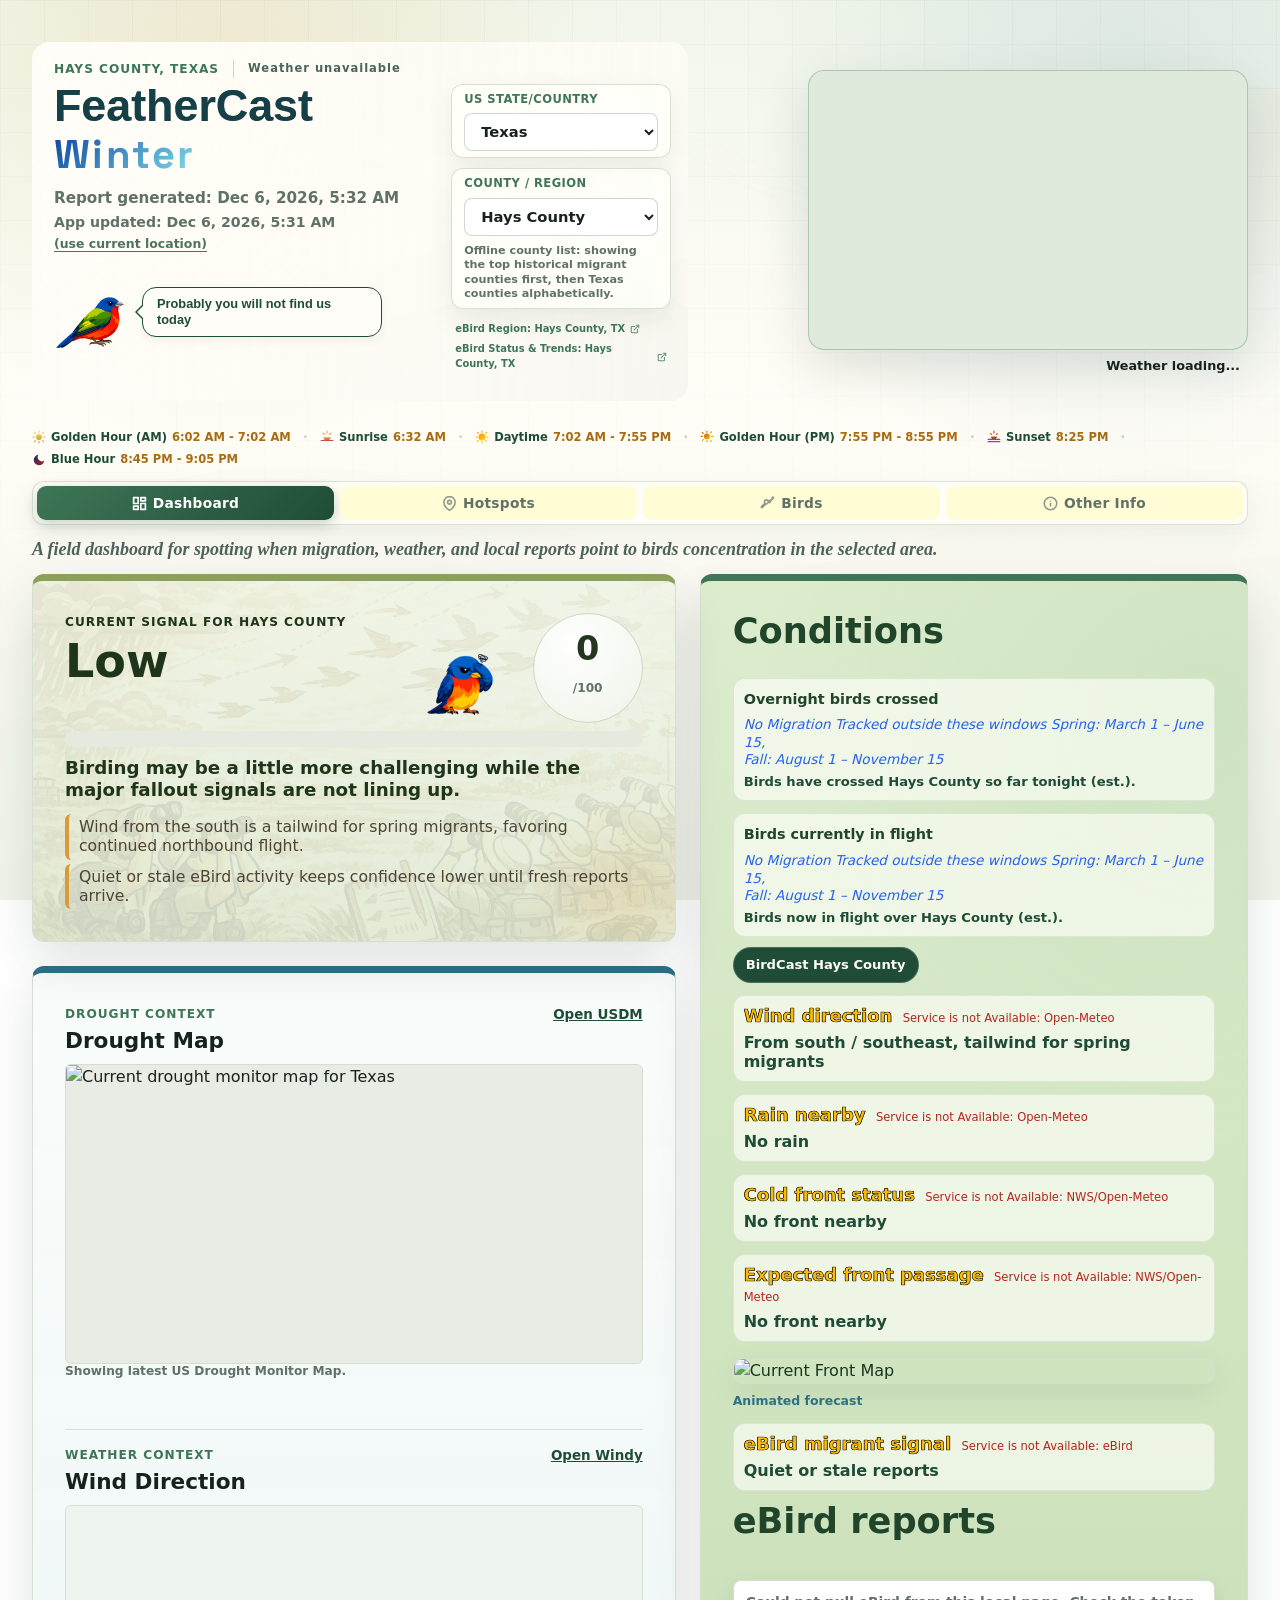
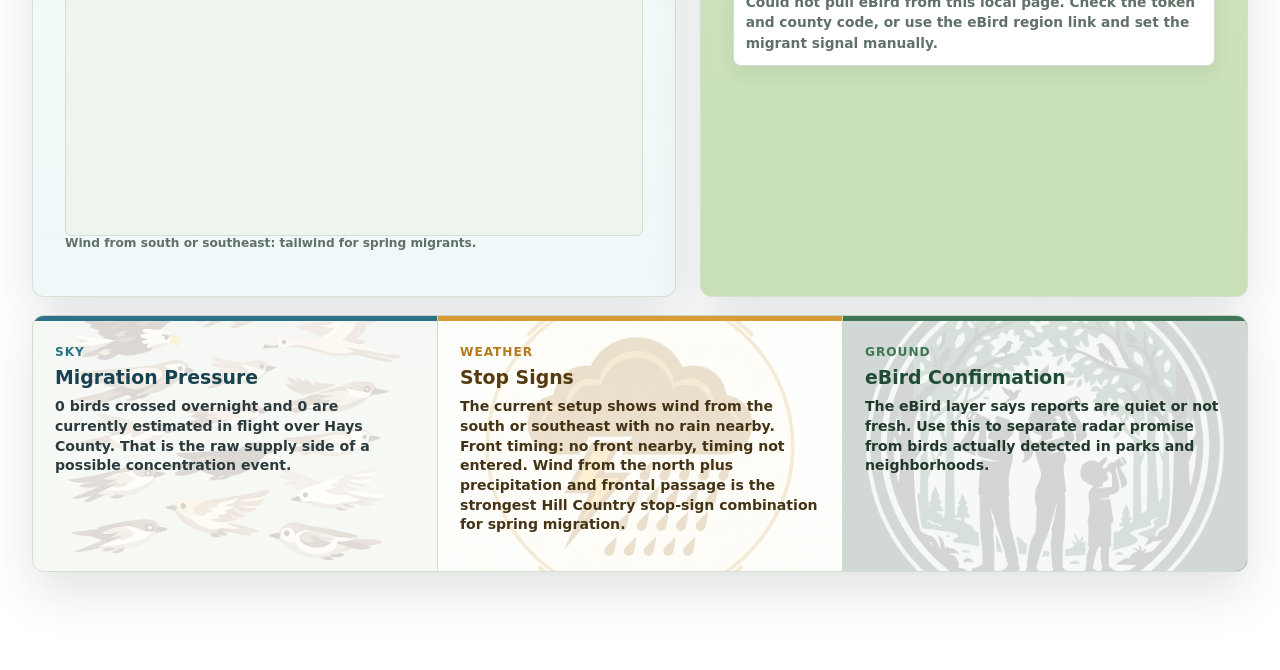
==== commit 9ef84ca0: "Implement dynamic seasonal fonts and color gradients for season-subtitle" ====
--- a/index.html
+++ b/index.html
@@ -5,6 +5,9 @@
     <meta name="viewport" content="width=device-width, initial-scale=1" />
     <title>FeatherCast</title>
     <link rel="icon" type="image/png" href="assets/favicon.png" />
+    <link rel="preconnect" href="https://fonts.googleapis.com">
+    <link rel="preconnect" href="https://fonts.gstatic.com" crossorigin>
+    <link href="https://fonts.googleapis.com/css2?family=Cormorant+Garamond:ital,wght@1,600&family=Montserrat:wght@800&family=Playfair+Display:ital,wght@1,600&family=Space+Grotesk:wght@700&display=swap" rel="stylesheet">
     <link rel="stylesheet" href="https://unpkg.com/leaflet@1.9.4/dist/leaflet.css" />
     <link rel="stylesheet" href="styles.css?v=11" />
     <link rel="manifest" href="manifest.json" />
--- a/styles.css
+++ b/styles.css
@@ -255,13 +255,51 @@
 
 .season-subtitle {
   margin: -6px 0 16px;
-  color: #b58a5a;
-  font-family:
-    "Iowan Old Style", "Palatino Linotype", "Book Antiqua", Georgia, serif;
   font-size: 2.5rem;
+  line-height: 1;
+  display: inline-block;
+  background-clip: text;
+  -webkit-background-clip: text;
+  transition: all 0.5s ease;
+}
+
+.season-subtitle.season-spring {
+  font-family: "Playfair Display", "Iowan Old Style", Georgia, serif;
   font-style: italic;
   font-weight: 600;
-  line-height: 1;
+  background-image: linear-gradient(135deg, #2e7d32, #66bb6a);
+  -webkit-text-fill-color: transparent;
+  color: #2e7d32;
+}
+
+.season-subtitle.season-summer {
+  font-family: "Montserrat", "Outfit", "Segoe UI", sans-serif;
+  font-style: normal;
+  font-weight: 800;
+  text-transform: uppercase;
+  letter-spacing: 0.04em;
+  background-image: linear-gradient(135deg, #e65100, #ffb74d);
+  -webkit-text-fill-color: transparent;
+  color: #e65100;
+}
+
+.season-subtitle.season-fall {
+  font-family: "Cormorant Garamond", "Iowan Old Style", Georgia, serif;
+  font-style: italic;
+  font-weight: 600;
+  background-image: linear-gradient(135deg, #a0522d, #ffa000);
+  -webkit-text-fill-color: transparent;
+  color: #a0522d;
+}
+
+.season-subtitle.season-winter {
+  font-family: "Space Grotesk", "Outfit", "Segoe UI", sans-serif;
+  font-style: normal;
+  font-weight: 700;
+  letter-spacing: 0.06em;
+  background-image: linear-gradient(135deg, #0d47a1, #80deea);
+  -webkit-text-fill-color: transparent;
+  color: #0d47a1;
 }
 
 h2 {
